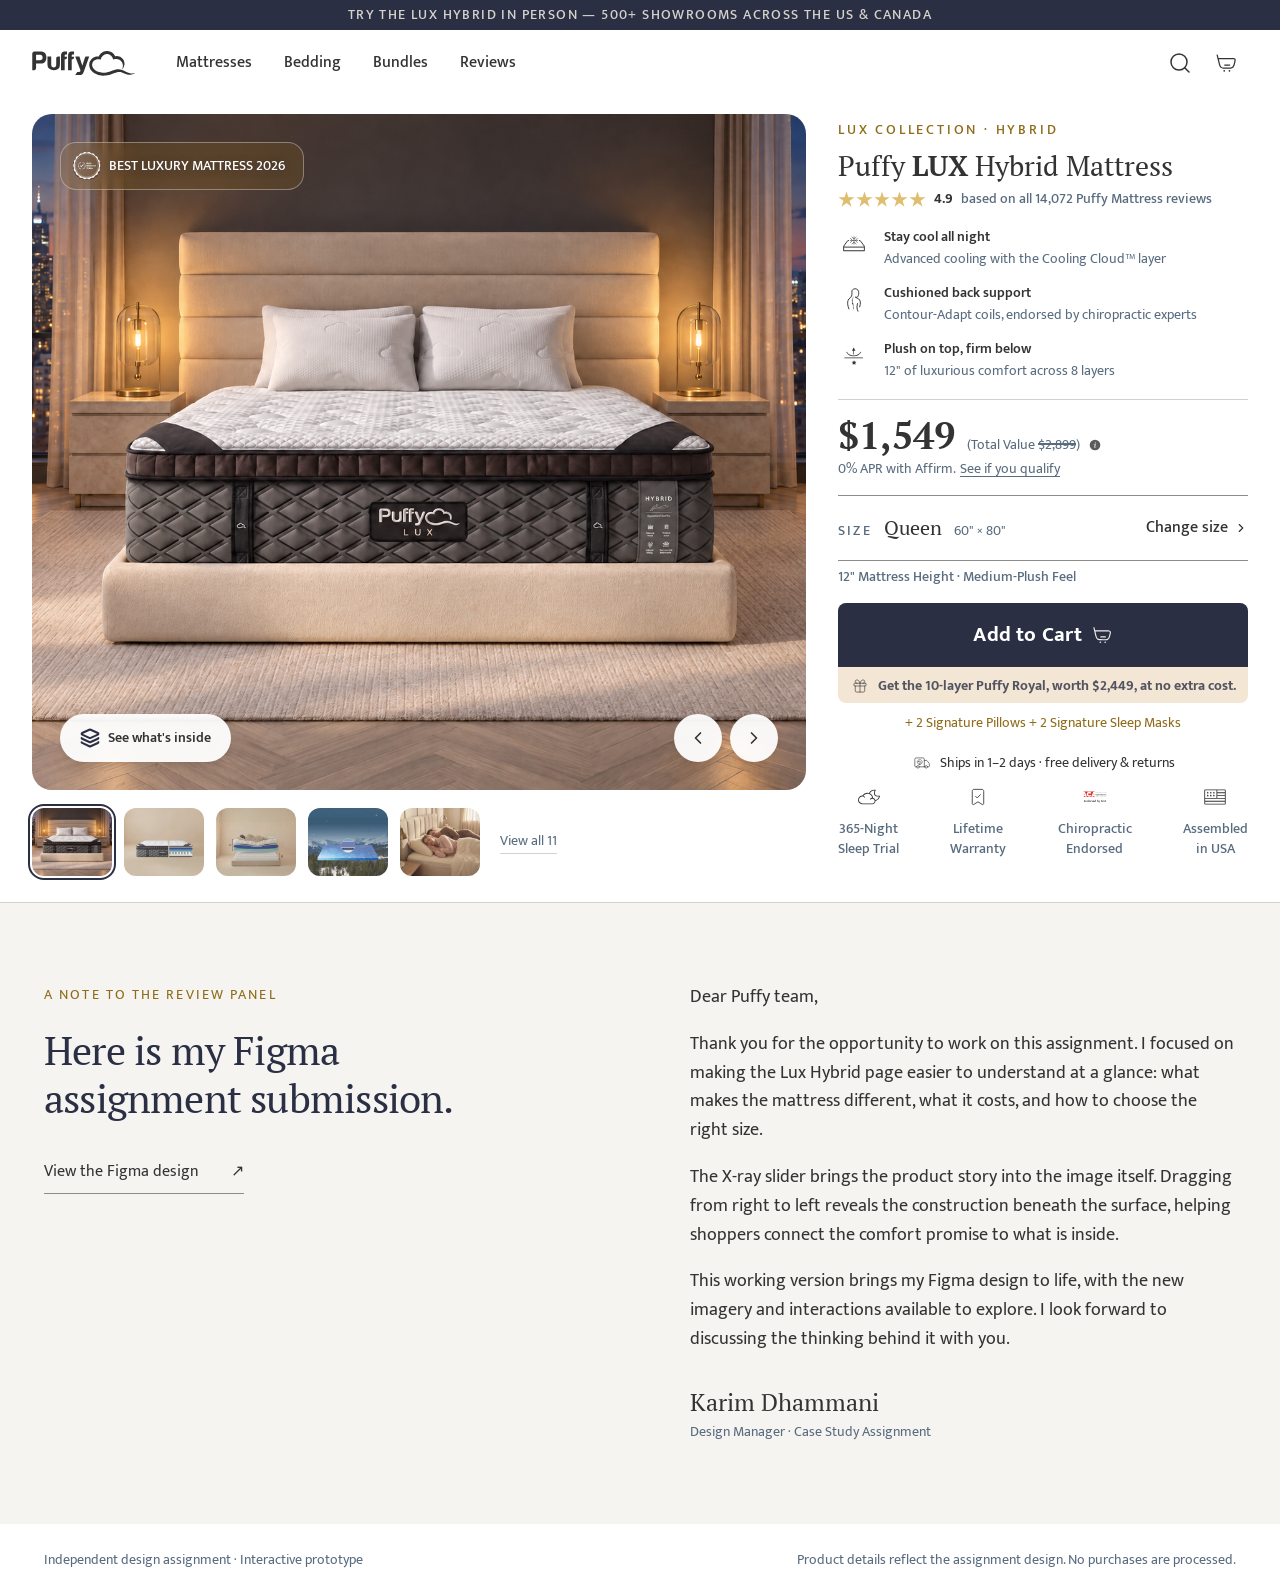
==== index.html @ 336ecced "[fix][layout] Size desktop gallery to available viewport height Remove the 480px ceiling so taller s" ====
<!DOCTYPE html>
<html lang="en">
<head>
<meta charset="utf-8">
<meta name="viewport" content="width=device-width, initial-scale=1">
<title>Puffy Lux · Figma Assignment — Karim Dhammani</title>
<meta name="description" content="Karim Dhammani’s Puffy design assignment: an interactive Lux Hybrid product page with a right-to-left X-ray reveal.">
<meta name="theme-color" content="#2b2f44">
<link rel="icon" href="system/icons/logo-ink.svg" type="image/svg+xml">

<link rel="preconnect" href="https://fonts.googleapis.com">
<link rel="preconnect" href="https://fonts.gstatic.com" crossorigin>
<link rel="stylesheet" href="https://fonts.googleapis.com/css2?family=Mukta:wght@400;500;600;700&family=PT+Serif:wght@400;700&display=swap">

<link rel="stylesheet" href="system/puffy.css">

<link rel="stylesheet" href="styles.css?v=gallery-viewport-3">
</head>

<body class="pf-fold">
<a class="pf-skip-link" href="#main">Skip to content</a>

<header class="pf-fold__header">
  <p class="pf-fold__announce pf-label-caption pf-uppercase">
    Try the Lux Hybrid in person — 500+ showrooms across the US &amp; Canada
  </p>

  <nav class="pf-fold__navbar" aria-label="Primary">
    <a class="pf-fold__logo" href="#main">
      <img src="system/icons/logo-ink.svg" alt="Puffy" width="104" height="25">
    </a>

    <ul class="pf-fold__nav">
      <li><a class="pf-fold__nav-link pf-action-link" href="https://puffy.com/collections/mattresses" target="_blank" rel="noopener">Mattresses</a></li>
      <li><a class="pf-fold__nav-link pf-action-link" href="https://puffy.com/collections/bedding" target="_blank" rel="noopener">Bedding</a></li>
      <li><a class="pf-fold__nav-link pf-action-link" href="https://puffy.com/collections/bundles" target="_blank" rel="noopener">Bundles</a></li>
      <li><a class="pf-fold__nav-link pf-action-link" href="https://puffy.com/pages/reviews" target="_blank" rel="noopener">Reviews</a></li>
    </ul>

    <div class="pf-fold__nav-actions">
      <a class="pf-fold__icon-btn" href="https://puffy.com/search" target="_blank" rel="noopener" aria-label="Search Puffy (opens in a new tab)">
        <img class="pf-icon" src="system/icons/search-ink.svg" alt="">
      </a>
      <button class="pf-fold__icon-btn" id="cart-open" type="button" aria-label="Cart, 0 items">
        <img class="pf-icon" src="system/icons/cart-ink.svg" alt="">
      </button>
    </div>
  </nav>
</header>

<main id="main" class="pf-fold__body">

  <section class="pf-fold__media-col" aria-label="Product media">

    <div class="pf-media" id="pf-media">
      <img class="pf-media__layer" id="pf-hero" src="assets/normal.png" alt="Puffy Lux mattress in a warmly lit bedroom overlooking the evening city skyline" width="1448" height="1086" fetchpriority="high" draggable="false">
      <img class="pf-media__layer pf-media__xray" id="pf-xray" src="assets/cutaway.png" alt="" width="1448" height="1086" draggable="false" aria-hidden="true">
      <div class="pf-media__reveal" id="pf-reveal" hidden>
        <div class="pf-media__divider" aria-hidden="true"><span class="pf-media__grip"><img src="system/icons/chevron-left.svg" class="pf-media__grip-left" alt=""><img src="system/icons/chevron-right.svg" class="pf-media__grip-right" alt=""></span></div>
        <input class="pf-media__range" id="pf-handle" type="range" min="0" max="100" value="50" aria-label="X-ray reveal" aria-valuetext="50% X-ray visible on the right" aria-describedby="reveal-help">
        <aside class="pf-media__legend" aria-label="Mattress construction, top to bottom">
          <span class="pf-media__legend-title pf-label-caption pf-uppercase">Inside · 8 layers · 12″</span>
          <ol class="pf-media__layers pf-body-small">
            <li>1 · Cool Quilted Cloud Cover</li>
            <li>2 · Comfort Quilt Fiber Layer · ½″</li>
            <li>3 · Plush Contouring Layer · ½″</li>
            <li>4 · Cooling Cloud™ Layer · 2″</li>
            <li>5 · Cloud Comfort Foam · 2″</li>
            <li>6 · Contour-Adapt Coils · 6″</li>
            <li>7 · Firm Core Support Foam · 1″</li>
            <li>8 · Grip Base Cover</li>
          </ol>
        </aside>
        <span class="pf-sr-only" id="reveal-help">Drag left or use the left arrow key to reveal the mattress interior.</span>
      </div>
      <p class="pf-media__award" id="pf-award"><img class="pf-icon pf-icon--28" src="system/icons/badge-best-luxury-2026.svg" alt=""><span class="pf-label-caption pf-uppercase">Best Luxury Mattress 2026</span></p>
      <button class="pf-media__pill" type="button" id="pf-reveal-btn" aria-expanded="false" aria-controls="pf-reveal"><img class="pf-icon pf-icon--20" id="pf-reveal-icon" src="system/icons/layers-ink.svg" alt=""><span class="pf-body-small pf-media__pill-label" id="pf-reveal-label">See what's inside</span></button>
      <div class="pf-media__nav"><button class="pf-media__step" type="button" id="pf-prev" aria-label="Previous image"><img src="system/icons/chevron-left.svg" alt="" class="pf-media__grip-left"></button><button class="pf-media__step" type="button" id="pf-next" aria-label="Next image"><img src="system/icons/chevron-right.svg" alt="" class="pf-media__grip-right"></button></div>
    </div>

    <div class="pf-thumbs" role="group" aria-label="Product gallery">
      <button class="pf-thumb is-current" type="button" data-slide="0" aria-current="true"
              data-src="assets/normal.png"
              data-alt="Puffy Lux mattress in a warmly lit bedroom overlooking the evening city skyline"
              aria-label="Bedroom view">
        <img src="assets/normal.png" alt="">
      </button>
      <button class="pf-thumb" type="button" data-slide="1" aria-current="false"
              data-src="assets/06.jpg"
              data-alt="The eight layers of the Lux Hybrid, shown in cross-section"
              aria-label="Layer construction">
        <img src="assets/06.jpg" alt="">
      </button>
      <button class="pf-thumb" type="button" data-slide="2" aria-current="false"
              data-src="assets/04.jpg"
              data-alt="An illustrated view of the mattress comfort layers"
              aria-label="Pressure relief">
        <img src="assets/04.jpg" alt="">
      </button>
      <button class="pf-thumb" type="button" data-slide="3" aria-current="false"
              data-src="assets/03.jpg"
              data-alt="Cooling comfort illustration with the Puffy mattress above the clouds"
              aria-label="Cooling comfort">
        <img src="assets/03.jpg" alt="">
      </button>
      <button class="pf-thumb" type="button" data-slide="4" aria-current="false"
              data-src="assets/09.jpg"
              data-alt="A person sleeping comfortably on a Puffy mattress"
              aria-label="Sleep lifestyle">
        <img src="assets/09.jpg" alt="">
      </button>
      <button class="pf-thumbs__all pf-body-small" id="gallery-open" type="button">View all 11</button>
    </div>
  </section>

  <section class="pf-rail" aria-label="Buy the Puffy Lux Hybrid Mattress">

    <p class="pf-label-caption pf-uppercase pf-rail__eyebrow">Lux Collection · Hybrid</p>

    <h1 class="pf-heading-product-wide pf-rail__title">Puffy <b>LUX</b> Hybrid Mattress</h1>

    <p class="pf-rating pf-rail__rating" id="reviews">
      <span class="pf-rating__stars" aria-hidden="true">
        <img src="system/icons/star.svg" alt=""><img src="system/icons/star.svg" alt=""><img src="system/icons/star.svg" alt=""><img src="system/icons/star.svg" alt=""><img src="system/icons/star.svg" alt="">
      </span>
      <b class="pf-body-small pf-rail__score">4.9</b>
      
      <a class="pf-label-caption pf-rail__reviews" href="#reviews">based on all 14,072 Puffy Mattress reviews</a>
    </p>

    <ul class="pf-rail__claims">
      <li class="pf-rail__claim">
        <img class="pf-icon pf-icon--32" src="system/icons/cooling-cloud.svg" alt="">
        <span>
          <b class="pf-body-small">Stay cool all night</b>
          <span class="pf-body-small pf-pretty">Advanced cooling with the Cooling Cloud&trade; layer</span>
        </span>
      </li>
      <li class="pf-rail__claim">
        <img class="pf-icon pf-icon--32" src="system/icons/back-support.svg" alt="">
        <span>
          <b class="pf-body-small">Cushioned back support</b>
          <span class="pf-body-small pf-pretty">Contour-Adapt coils, endorsed by chiropractic experts</span>
        </span>
      </li>
      <li class="pf-rail__claim">
        <img class="pf-icon pf-icon--32" src="system/icons/medium-plush-ink.svg" alt="">
        <span>
          <b class="pf-body-small">Plush on top, firm below</b>
          <span class="pf-body-small pf-pretty">12" of luxurious comfort across 8 layers</span>
        </span>
      </li>
    </ul>

    <hr class="pf-rail__rule">

    <p class="pf-rail__price">
      <span class="pf-price-large" id="pf-price">$1,549</span>
      <span class="pf-rail__value">
        <span class="pf-body-small">(Total Value <s id="pf-value">$2,899</s>)</span>
        <img src="system/icons/info-dark.svg" class="pf-icon pf-icon--16"
             alt="Total value is the price of this mattress plus the included upgrade and bedding bundle">
      </span>
    </p>

    <p class="pf-body-small pf-rail__affirm">
      0% APR with Affirm.
      <a class="pf-rail__affirm-link" href="https://puffy.com/pages/financing" target="_blank" rel="noopener">See if you qualify</a>
    </p>

    <button class="pf-rail__size" type="button" id="pf-size-open" aria-haspopup="dialog">
      <span class="pf-rail__size-current">
        <span class="pf-label-caption pf-uppercase pf-rail__size-key">Size</span>
        <span class="pf-heading-product-desktop pf-rail__size-name" id="pf-size-name">Queen</span>
        <span class="pf-body-small pf-rail__size-dims" id="pf-size-dims">60" × 80"</span>
      </span>
      <span class="pf-action-link pf-rail__size-change">
        Change size
        <img src="system/icons/chevron-right.svg" alt="" class="pf-media__grip-right">
      </span>
    </button>
    <p class="pf-label-caption pf-rail__fit" id="pf-fit">12&quot; Mattress Height · Medium-Plush Feel</p>

    <div class="pf-rail__cta">
      <button class="pf-btn pf-btn--primary pf-btn--lg pf-rail__cta-btn" type="button" id="pf-add">
        <span class="pf-rail__cta-label" id="pf-cta-label">Add to Cart</span>
        <img src="system/icons/cart.svg" alt="" class="pf-rail__cta-icon">
      </button>
      <button class="pf-rail__offer" type="button" id="pf-offer">
        <img src="system/icons/gift-ink.svg" alt="" class="pf-rail__offer-icon">
        <span class="pf-label-caption">
          <b>Get the 10-layer Puffy Royal, worth $2,449, at no extra cost.</b>
        </span>
      </button>
    </div>

    <p class="pf-body-small pf-rail__included">
      + 2 Signature Pillows + 2 Signature Sleep Masks
    </p>

    <p class="pf-rail__ship">
      <img class="pf-icon pf-icon--20" src="system/icons/delivery.svg" alt="">
      <span class="pf-body-small" id="pf-ship">Ships in 1–2 days · free delivery &amp; returns</span>
    </p>

    <ul class="pf-rail__trust">
      <li class="pf-benefit pf-rail__trust-item">
        <img class="pf-icon pf-icon--28" src="system/icons/sleep-trial.svg" alt="">
        <span class="pf-label-caption">365-Night<br>Sleep Trial</span>
      </li>
      <li class="pf-benefit pf-rail__trust-item">
        <img class="pf-icon pf-icon--28" src="system/icons/warranty.svg" alt="">
        <span class="pf-label-caption">Lifetime<br>Warranty</span>
      </li>
      <li class="pf-benefit pf-rail__trust-item">
        <img class="pf-icon pf-icon--28" src="system/icons/badge-chiropractic.svg" alt="">
        <span class="pf-label-caption">Chiropractic<br>Endorsed</span>
      </li>
      <li class="pf-benefit pf-rail__trust-item">
        <img class="pf-icon pf-icon--28" src="system/icons/usa-flag-ink.svg" alt="">
        <span class="pf-label-caption">Assembled<br>in USA</span>
      </li>
    </ul>
  </section>
</main>

<section class="submission" id="submission" aria-labelledby="submission-title">
  <div class="submission__heading"><p class="submission__eyebrow">A note to the review panel</p><h2 id="submission-title">Here is my Figma<br>assignment submission.</h2><a class="submission__figma" href="https://www.figma.com/design/4kqIz7r1wRHhiGfsFMSv4z?node-id=72-2457" target="_blank" rel="noopener">View the Figma design <span aria-hidden="true">↗</span></a></div>
  <div class="submission__letter"><p>Dear Puffy team,</p><p>Thank you for the opportunity to work on this assignment. I focused on making the Lux Hybrid page easier to understand at a glance: what makes the mattress different, what it costs, and how to choose the right size.</p><p>The X-ray slider brings the product story into the image itself. Dragging from right to left reveals the construction beneath the surface, helping shoppers connect the comfort promise to what is inside.</p><p>This working version brings my Figma design to life, with the new imagery and interactions available to explore. I look forward to discussing the thinking behind it with you.</p><p class="submission__signature">Karim Dhammani<span>Design Manager · Case Study Assignment</span></p></div>
</section>
<footer class="submission-footer"><span>Independent design assignment · Interactive prototype</span><span>Product details reflect the assignment design. No purchases are processed.</span></footer>

<dialog class="pf-sizes" id="pf-sizes" aria-labelledby="pf-sizes-title">
<div class="pf-sizes__head"><div class="pf-sizes__intro"><h2 class="pf-heading-product-wide" id="pf-sizes-title">Choose your size</h2><p class="pf-body-small">Compare mattress widths and lengths below. Not sure which size fits? <button type="button" class="inline-link" id="size-guide-open">View the size guide.</button></p></div><button class="pf-fold__icon-btn" type="button" id="pf-sizes-close" aria-label="Close size selector"><img class="pf-icon" src="system/icons/close.svg" alt=""></button></div>
<div class="pf-sizes__grid" role="radiogroup" aria-label="Mattress size" id="pf-sizes-grid">
<button class="pf-size-card" type="button" role="radio" aria-checked="false" tabindex="-1" data-size="twin" data-price="749" data-label="Twin" data-width="38" data-length="75" style="--w:38;--l:75"><span class="pf-size-card__scale"><span class="pf-size-card__box "><span>38×75</span></span><span class="size-radio" aria-hidden="true"></span></span><span class="pf-size-card__row"><span class="pf-size-card__name pf-heading-product-desktop">Twin</span><span class="pf-price-small">$749</span></span><span class="pf-body-small pf-size-card__dims">38&quot; × 75&quot; · one piece</span><span class="pf-body-small">Ships in 1–2 days</span></button>
<button class="pf-size-card" type="button" role="radio" aria-checked="false" tabindex="-1" data-size="twin-xl" data-price="1099" data-label="Twin XL" data-width="38" data-length="80" style="--w:38;--l:80"><span class="pf-size-card__scale"><span class="pf-size-card__box "><span>38×80</span></span><span class="size-radio" aria-hidden="true"></span></span><span class="pf-size-card__row"><span class="pf-size-card__name pf-heading-product-desktop">Twin XL</span><span class="pf-price-small">$1,099</span></span><span class="pf-body-small pf-size-card__dims">38&quot; × 80&quot; · one piece</span><span class="pf-body-small">Ships in 1–2 days</span></button>
<button class="pf-size-card" type="button" role="radio" aria-checked="false" tabindex="-1" data-size="full" data-price="1349" data-label="Full" data-width="54" data-length="75" style="--w:54;--l:75"><span class="pf-size-card__scale"><span class="pf-size-card__box "><span>54×75</span></span><span class="size-radio" aria-hidden="true"></span></span><span class="pf-size-card__row"><span class="pf-size-card__name pf-heading-product-desktop">Full</span><span class="pf-price-small">$1,349</span></span><span class="pf-body-small pf-size-card__dims">54&quot; × 75&quot; · one piece</span><span class="pf-body-small">Ships in 1–2 days</span></button>
<button class="pf-size-card" type="button" role="radio" aria-checked="true" tabindex="0" data-size="queen" data-price="1549" data-label="Queen" data-width="60" data-length="80" style="--w:60;--l:80"><span class="pf-size-card__scale"><span class="pf-size-card__box "><span>60×80</span></span><span class="size-radio" aria-hidden="true"></span></span><span class="pf-size-card__row"><span class="pf-size-card__name pf-heading-product-desktop">Queen</span><span class="pf-price-small">$1,549</span></span><span class="pf-body-small pf-size-card__dims">60&quot; × 80&quot; · one piece</span><span class="pf-body-small">Ships in 1–2 days</span></button>
<button class="pf-size-card" type="button" role="radio" aria-checked="false" tabindex="-1" data-size="king" data-price="1749" data-label="King" data-width="76" data-length="80" style="--w:76;--l:80"><span class="pf-size-card__scale"><span class="pf-size-card__box "><span>76×80</span></span><span class="size-radio" aria-hidden="true"></span></span><span class="pf-size-card__row"><span class="pf-size-card__name pf-heading-product-desktop">King</span><span class="pf-price-small">$1,749</span></span><span class="pf-body-small pf-size-card__dims">76&quot; × 80&quot; · one piece</span><span class="pf-body-small">Ships in 1–2 days</span></button>
<button class="pf-size-card" type="button" role="radio" aria-checked="false" tabindex="-1" data-size="cal-king" data-price="1749" data-label="Cal King" data-width="72" data-length="84" style="--w:72;--l:84"><span class="pf-size-card__scale"><span class="pf-size-card__box "><span>72×84</span></span><span class="size-radio" aria-hidden="true"></span></span><span class="pf-size-card__row"><span class="pf-size-card__name pf-heading-product-desktop">Cal King</span><span class="pf-price-small">$1,749</span></span><span class="pf-body-small pf-size-card__dims">72&quot; × 84&quot; · one piece</span><span class="pf-body-small">Ships in 1–2 days</span></button>
<button class="pf-size-card" type="button" role="radio" aria-checked="false" tabindex="-1" data-size="split-king" data-price="2198" data-label="Split King" data-width="76" data-length="80" style="--w:76;--l:80"><span class="pf-size-card__scale"><span class="pf-size-card__box pf-size-card__box--split"><span>76×80</span></span><span class="size-radio" aria-hidden="true"></span></span><span class="pf-size-card__row"><span class="pf-size-card__name pf-heading-product-desktop">Split King</span><span class="pf-price-small">$2,198</span></span><span class="pf-body-small pf-size-card__dims">76&quot; × 80&quot; · two Twin XL mattresses</span><span class="pf-body-small">Ships in 1–2 days</span></button>
<button class="pf-size-card" type="button" role="radio" aria-checked="false" tabindex="-1" data-size="shq" data-price="1949" data-label="Split Head Queen" data-width="60" data-length="80" style="--w:60;--l:80"><span class="pf-size-card__scale"><span class="pf-size-card__box "><span>60×80</span></span><span class="size-radio" aria-hidden="true"></span></span><span class="pf-size-card__row"><span class="pf-size-card__name pf-heading-product-desktop">Split Head Queen</span><span class="pf-price-small">$1,949</span></span><span class="pf-body-small pf-size-card__dims">60&quot; × 80&quot; · split head</span><span class="pf-body-small">Ships in 1–2 days</span></button>
<button class="pf-size-card" type="button" role="radio" aria-checked="false" tabindex="-1" data-size="shk" data-price="2249" data-label="Split Head King" data-width="76" data-length="80" style="--w:76;--l:80"><span class="pf-size-card__scale"><span class="pf-size-card__box "><span>76×80</span></span><span class="size-radio" aria-hidden="true"></span></span><span class="pf-size-card__row"><span class="pf-size-card__name pf-heading-product-desktop">Split Head King</span><span class="pf-price-small">$2,249</span></span><span class="pf-body-small pf-size-card__dims">76&quot; × 80&quot; · split head</span><span class="pf-body-small">Ships in 1–2 days</span></button>
</div><div class="pf-sizes__foot"><p class="pf-sizes__foot-note"><img class="pf-icon pf-icon--20" src="system/icons/gift-ink.svg" alt=""><span class="pf-body-small"><b>Free upgrade to the 10-layer Puffy Royal—worth $2,449, at no extra cost.</b><br>2 Signature Pillows + 2 Signature Sleep Masks with your mattress.</span></p><div class="size-selection"><span class="pf-body-small">Current selection:</span><b id="dialog-selection" class="pf-heading-product-desktop">Queen</b></div><button class="pf-btn pf-btn--primary pf-btn--md" id="dialog-add" type="button">Add to cart</button><button class="pf-btn pf-btn--quiet pf-btn--md" id="pf-sizes-confirm" type="button">Done</button></div></dialog>

<dialog class="utility-dialog" id="cart-dialog" aria-labelledby="cart-title"><div class="dialog-heading"><h2 id="cart-title" class="pf-heading-product-wide">Your cart</h2><button class="pf-fold__icon-btn" type="button" data-close aria-label="Close cart"><img class="pf-icon" src="system/icons/close.svg" alt=""></button></div><div id="cart-content"></div><p class="prototype-note">This is an assignment prototype. No order or payment is processed.</p><button class="pf-btn pf-btn--primary pf-btn--md" type="button" data-close>Continue exploring</button></dialog>
<dialog class="utility-dialog gallery-dialog" id="gallery-dialog" aria-labelledby="gallery-title"><div class="dialog-heading"><h2 id="gallery-title" class="pf-heading-product-wide">Explore the Lux Hybrid</h2><button class="pf-fold__icon-btn" type="button" data-close aria-label="Close gallery"><img class="pf-icon" src="system/icons/close.svg" alt=""></button></div><div class="full-gallery" id="full-gallery"></div></dialog>
<dialog class="utility-dialog" id="size-guide" aria-labelledby="guide-title"><div class="dialog-heading"><h2 id="guide-title" class="pf-heading-product-wide">Make room for better sleep</h2><button class="pf-fold__icon-btn" type="button" data-close aria-label="Close size guide"><img class="pf-icon" src="system/icons/close.svg" alt=""></button></div><p>Measure your bed frame and room before choosing a mattress. Allow 24–30 inches of walking space on the sides you use.</p><ul class="guide-list"><li><b>Twin &amp; Twin XL</b><span>38 inches wide. Twin XL adds 5 inches in length.</span></li><li><b>Full &amp; Queen</b><span>54 and 60 inches wide. Queen is 5 inches longer than Full.</span></li><li><b>King &amp; Cal King</b><span>King offers more width; Cal King offers 4 inches of extra length.</span></li><li><b>Split King</b><span>Two Twin XL mattresses side by side, each 38 × 80 inches.</span></li><li><b>Split Head</b><span>A split at the head end. Check compatibility with your adjustable base.</span></li></ul></dialog>

<p class="pf-sr-only" role="status" aria-live="polite" id="pf-live"></p>

<script src="app.js"></script>
<script>
if(new URLSearchParams(location.search).get('view')==='dialog') document.getElementById('pf-size-open').click();
if(new URLSearchParams(location.search).get('view')==='reveal') document.getElementById('pf-reveal-btn').click();
</script></body>
</html>
---- system/puffy.css ----
/* ==========================================================================
   PUFFY · FOUNDATIONS
   Single entry point. One link tag gets you the whole system:

     <link rel="stylesheet" href="../system/puffy.css">

   Order matters — tokens define the values everything else consumes,
   base sets the document floor, components build on both, utilities
   land last so they can win a specificity tie.

   Fonts are loaded by the page, not by the system, so a page can choose
   its own loading strategy. Both families are on Google Fonts:
     Mukta    — 400, 500, 600, 700
     PT Serif — 400, 700
   ========================================================================== */

@import url("01-tokens.css");
@import url("02-base.css");
@import url("03-components.css");
@import url("04-utilities.css");
---- styles.css ----
/* ==========================================================================
   PUFFY · LUX HYBRID PDP — ABOVE THE FOLD (desktop 1440 × 900)

   Patterns this page introduces and proves before they earn a place in
   system/03-components.css:

     .pf-media       the hero frame, its floating controls and the in-place
                     x-ray reveal
     .pf-thumbs      the gallery strip
     .pf-rail        the buy rail
     .pf-sizes       the size dialog, and .pf-size-card inside it

   Rules kept from the system:
     · No raw hex. Translucent scrims are mixed from tier-2 tokens with
       color-mix(), so a rebrand moves them too.
     · Interactive boundaries use --border-sub-strong (3.35:1), never
       --border-soft (1.51:1), which is for dividers only.
     · Every control has resting, hover, focus-visible, selected and
       disabled states. The focus ring comes from 02-base.css.
   ========================================================================== */

.pf-fold {
  /* --- The fold's own geometry ---------------------------------------- */
  --pf-fold-announce-h: 30px;   /* the live promo banner is 58px */
  --pf-fold-navbar-h: 66px;
  --pf-fold-header-h: calc(var(--pf-fold-announce-h) + var(--pf-fold-navbar-h));
  --pf-fold-body-h: 804px;      /* 900 − 96. Everything lives inside it. */
  --pf-fold-gutter: 44px;
  --pf-fold-column-gap: 56px;

  /* 452px, not the system's 450px at this breakpoint: two more pixels keep
     "Get free upgrade to the 10-layer Royal — worth $2,449" on one line. */
  --pf-fold-rail-w: 452px;

  --pf-fold-media-h: 640px;
  --pf-fold-control: 48px;      /* floating media controls, > --target-min */
  --pf-fold-thumb-w: 100px;
  --pf-fold-thumb-h: 84px;
  --pf-fold-price-size: 38px;   /* the price is the rail's second voice */

  /* --- Scrims. Page-local: they belong to the photograph, not the brand - */
  --pf-fold-glass: color-mix(in srgb, var(--white) 94%, transparent);
  --pf-fold-glass-edge: color-mix(in srgb, var(--white) 34%, transparent);
  --pf-fold-divider: color-mix(in srgb, var(--white) 92%, transparent);
  --pf-fold-divider-ring: color-mix(in srgb, var(--fill-cta) 18%, transparent);
  --pf-fold-ink-scrim: color-mix(in srgb, var(--fill-cta) 86%, transparent);
  --pf-fold-veil: color-mix(in srgb, var(--fill-cta) 44%, transparent);
  --pf-fold-offer-tint: color-mix(in srgb, var(--white) 10%, transparent);
  --pf-fold-offer-tint-hover: color-mix(in srgb, var(--white) 18%, transparent);
  --pf-fold-offer-rule: color-mix(in srgb, var(--white) 16%, transparent);

  background: var(--bg-base-white);
  color: var(--text-strong);
}

/* ==========================================================================
   HEADER
   ========================================================================== */

.pf-fold__announce {
  display: flex;
  align-items: center;
  justify-content: center;
  height: var(--pf-fold-announce-h);
  background: var(--fill-cta);
  color: var(--text-sub-soft);
  letter-spacing: 0.1em;
  text-align: center;
}

.pf-fold__navbar {
  display: flex;
  align-items: center;
  gap: var(--puffy-space-40);
  height: var(--pf-fold-navbar-h);
  padding-inline: var(--pf-fold-gutter);
  background: var(--bg-base-white);
}

.pf-fold__logo { display: inline-flex; }
.pf-fold__logo img { display: block; width: 104px; height: 25px; }

.pf-fold__nav {
  display: flex;
  align-items: center;
  gap: var(--puffy-space-32);
  flex: 1;
  list-style: none;
  margin: 0;
  padding: 0;
}

.pf-fold__nav-link {
  display: inline-flex;
  align-items: center;
  height: var(--target-min);
  color: var(--text-strong);
  text-decoration: none;
}
.pf-fold__nav-link:hover {
  color: var(--highlight-strong);
  text-decoration: underline;
  text-underline-offset: 4px;
}

.pf-fold__nav-actions { display: flex; align-items: center; gap: var(--puffy-space-2); }

.pf-fold__icon-btn {
  display: flex;
  align-items: center;
  justify-content: center;
  width: var(--target-min);
  height: var(--target-min);
  border-radius: var(--puffy-radius-full);
  background: transparent;
  cursor: pointer;
  transition: background-color var(--duration-control) var(--ease-standard);
}
.pf-fold__icon-btn:hover { background: var(--bg-soft); }

/* ==========================================================================
   THE FOLD
   ========================================================================== */

.pf-fold__body {
  display: grid;
  grid-template-columns: minmax(0, 1fr) var(--pf-fold-rail-w);
  gap: var(--pf-fold-column-gap);
  height: var(--pf-fold-body-h);
  padding: 18px var(--pf-fold-gutter) 0;
}

.pf-fold__media-col {
  display: flex;
  flex-direction: column;
  gap: 18px;
  min-width: 0;
}

/* ==========================================================================
   MEDIA — the hero frame and its floating controls
   ========================================================================== */

.pf-media {
  --pos: 52%;
  position: relative;
  height: var(--pf-fold-media-h);
  border-radius: var(--pf-media-radius);
  overflow: hidden;
  background: var(--bg-soft);
  touch-action: none;
}

.pf-media__layer {
  position: absolute;
  inset: 0;
  width: 100%;
  height: 100%;
  object-fit: cover;
  object-position: 50% 52%;
}

/* The dressed photograph is clipped back to expose the cutaway beneath it. */
.pf-media.is-revealing { cursor: ew-resize; }
.pf-media.is-revealing .pf-media__hero { clip-path: inset(0 calc(100% - var(--pos)) 0 0); }

.pf-media__reveal { position: absolute; inset: 0; }

.pf-media__divider {
  position: absolute;
  top: 0;
  bottom: 0;
  left: var(--pos);
  width: 2px;
  background: var(--pf-fold-divider);
  box-shadow: 0 0 0 1px var(--pf-fold-divider-ring);
  cursor: ew-resize;
}

.pf-media__grip {
  position: absolute;
  top: 50%;
  left: 50%;
  transform: translate(-50%, -50%);
  display: flex;
  align-items: center;
  justify-content: center;
  gap: var(--puffy-space-2);
  width: 52px;
  height: 52px;
  border-radius: var(--puffy-radius-full);
  background: var(--fill-white);
  box-shadow: var(--elevation-raised);
}
.pf-media__grip img { width: 16px; height: 16px; }

.pf-media__grip-left, .pf-media__grip-right { display: block; transform: none; }


/* Shared award glass treatment, with a dark backing for readable layer text. */
.pf-media__legend {
  position: absolute;
  right: var(--puffy-space-24);
  top: 28px;
  display: flex;
  flex-direction: column;
  align-items: flex-start;
  gap: var(--puffy-space-8);
  padding: var(--puffy-space-12);
  border: 1px solid var(--pf-fold-glass-edge);
  border-radius: var(--puffy-radius-16);
  background: linear-gradient(var(--fill-amber-glass), var(--fill-amber-glass)), var(--pf-fold-ink-scrim);
  backdrop-filter: blur(14px) saturate(1.1);
  -webkit-backdrop-filter: blur(14px) saturate(1.1);
  color: var(--white);
  pointer-events: none;
}
.pf-media__legend-title { color: var(--white); letter-spacing: 0.16em; }
.pf-media__layers {
  display: flex;
  flex-direction: column;
  align-items: flex-start;
  gap: var(--puffy-space-4);
  list-style: none;
  margin: 0;
  padding: 0;
}
.pf-media__layers li { margin: 0; padding: 0; }

.pf-media__award {
  position: absolute;
  left: 28px;
  top: 28px;
  display: inline-flex;
  align-items: center;
  gap: var(--puffy-space-8);
  height: var(--pf-fold-control);
  padding: 0 18px 0 var(--puffy-space-12);
  margin: 0;
  border: 1px solid var(--pf-fold-glass-edge);
  border-radius: var(--puffy-radius-16);
  background: var(--fill-amber-glass);
  backdrop-filter: blur(14px) saturate(1.1);
  -webkit-backdrop-filter: blur(14px) saturate(1.1);
  color: var(--white);
  letter-spacing: 0.1em;
  text-shadow: 0 1px 8px var(--pf-fold-veil);
}

.pf-media__pill,
.pf-media__step {
  position: absolute;
  bottom: 28px;
  display: inline-flex;
  align-items: center;
  justify-content: center;
  gap: var(--puffy-space-8);
  height: var(--pf-fold-control);
  border-radius: var(--puffy-radius-full);
  background: var(--pf-fold-glass);
  box-shadow: var(--elevation-raised);
  color: var(--text-strong);
  cursor: pointer;
  transition: background-color var(--duration-control) var(--ease-standard);
}
.pf-media__pill:hover,
.pf-media__step:hover { background: var(--fill-white); }

.pf-media__pill { left: 28px; padding-inline: var(--puffy-space-20); }
.pf-media__pill-label { font-weight: var(--puffy-weight-semibold); }

.pf-media__nav {
  position: absolute;
  right: 28px;
  bottom: 28px;
  display: flex;
  align-items: center;
  gap: var(--puffy-space-8);
}
.pf-media__step { position: static; width: var(--pf-fold-control); }
.pf-media__step img { width: 20px; height: 20px; }

/* ==========================================================================
   THUMBS
   ========================================================================== */

.pf-thumbs { display: flex; align-items: center; gap: 14px; }

.pf-thumb {
  width: var(--pf-fold-thumb-w);
  height: var(--pf-fold-thumb-h);
  padding: 0;
  border-radius: var(--puffy-radius-12);
  overflow: hidden;
  outline-offset: 2px;
  opacity: 0.88;
  cursor: pointer;
  transition: opacity var(--duration-control) var(--ease-standard);
}
.pf-thumb img { width: 100%; height: 100%; object-fit: cover; }
.pf-thumb:hover { opacity: 1; }
.pf-thumb.is-current { opacity: 1; outline: 2px solid var(--border-strong); }

.pf-thumbs__all {
  margin-left: var(--puffy-space-8);
  padding-bottom: var(--puffy-space-2);
  border-bottom: 1px solid var(--border-soft);
  color: var(--text-soft);
  text-decoration: none;
}
.pf-thumbs__all:hover { color: var(--text-strong); }

/* ==========================================================================
   RAIL — the buy column
   ========================================================================== */

.pf-rail {
  display: flex;
  flex-direction: column;
  min-width: 0;
  padding-top: var(--puffy-space-6);
}

.pf-rail__eyebrow {
  margin: 0 0 10px;
  color: var(--highlight-strong);
  letter-spacing: 0.2em;
}

.pf-rail__title {
  margin: 0 0 var(--puffy-space-8);
  line-height: 1.12;
  color: var(--text-strong);
}

.pf-rail__rating { margin: 0 0 18px; gap: var(--puffy-space-8); }
.pf-rail__rating .pf-rating__stars { gap: 1px; }
.pf-rail__score { color: var(--text-strong); font-weight: var(--puffy-weight-bold); }
.pf-rail__reviews { color: var(--text-soft); }

.pf-rail__claims {
  display: flex;
  flex-direction: column;
  gap: 14px;
  margin: 0 0 18px;
  padding: 0;
  list-style: none;
}
.pf-rail__claim { display: flex; gap: 14px; align-items: flex-start; }
.pf-rail__claim img { margin-top: 1px; }
.pf-rail__claim > span {
  display: flex;
  flex-direction: column;
  gap: var(--puffy-space-2);
  min-width: 0;
}
.pf-rail__claim b { color: var(--text-strong); font-weight: var(--puffy-weight-semibold); }
.pf-rail__claim span span { color: var(--text-soft); }

.pf-rail__rule {
  width: 100%;
  height: 1px;
  margin: 0 0 var(--puffy-space-16);
  border: 0;
  background: var(--border-soft);
}

.pf-rail__price {
  display: flex;
  align-items: baseline;
  gap: var(--puffy-space-12);
  margin: 0 0 var(--puffy-space-4);
}
.pf-rail__price .pf-price-large {
  font-size: var(--pf-fold-price-size);
  line-height: 1;
  color: var(--text-price);
}
.pf-rail__value { display: inline-flex; align-items: center; gap: 7px; color: var(--text-soft); }
.pf-rail__value s { text-decoration-thickness: 1.5px; }
.pf-rail__value img { opacity: 0.8; }

.pf-rail__affirm { margin: 0 0 var(--puffy-space-16); color: var(--text-soft); }
.pf-rail__affirm b { color: var(--text-strong); }
.pf-rail__affirm-link {
  margin-left: var(--puffy-space-8);
  color: var(--text-soft);
  text-decoration: underline;
  text-underline-offset: 3px;
}
.pf-rail__affirm-link:hover { color: var(--text-strong); }

/* --- Size summary — opens the dialog ---------------------------------- */

.pf-rail__size {
  display: flex;
  align-items: center;
  justify-content: space-between;
  gap: var(--puffy-space-16);
  padding: 14px 0;
  /* The artboard drew these rules with --border-soft (1.51:1). This is a
     control, so 1.4.11 wants 3:1 on its boundary — the exact defect the
     audit measured on the live size buttons. Stepped to --border-sub-strong. */
  border-top: 1px solid var(--border-sub-strong);
  border-bottom: 1px solid var(--border-sub-strong);
  background: transparent;
  text-align: left;
  cursor: pointer;
  transition: background-color var(--duration-control) var(--ease-standard);
}
.pf-rail__size:hover { background: var(--bg-sub-soft); }
.pf-rail__size-current {
  display: flex;
  align-items: baseline;
  gap: var(--puffy-space-12);
  min-width: 0;
}
.pf-rail__size-key { color: var(--text-soft); letter-spacing: 0.16em; }
.pf-rail__size-name { font-size: var(--puffy-size-20); color: var(--text-strong); }
.pf-rail__size-dims { color: var(--text-soft); }
.pf-rail__size-change {
  display: inline-flex;
  align-items: center;
  gap: var(--puffy-space-6);
  color: var(--text-strong);
  white-space: nowrap;
}
.pf-rail__size-change img { width: 14px; height: 14px; }

.pf-rail__fit { margin: var(--puffy-space-6) 0 var(--puffy-space-16); color: var(--text-soft); }

/* --- The purchase action, and the one offer attached to it ------------- */

.pf-rail__cta {
  border-radius: var(--pf-btn-radius);
  overflow: hidden;
  background: var(--fill-offer);
}

.pf-rail__cta-btn {
  border-radius: 0;
  /* --duration-action, not --duration-control: this is the purchase moment. */
  transition: background-color var(--duration-action) var(--ease-standard);
}
.pf-rail__cta-label {
  font-size: 21px;
  font-weight: var(--puffy-weight-bold);
  letter-spacing: 0.01em;
}
.pf-rail__cta-icon { width: 22px; height: 22px; }

.pf-rail__offer {
  display: flex;
  width: 100%;
  align-items: center;
  justify-content: center;
  gap: var(--puffy-space-8);
  padding: 7px var(--puffy-space-12);
  border-top: 1px solid var(--pf-fold-offer-rule);
  background: var(--pf-fold-offer-tint);
  color: var(--text-sub-strong);
  cursor: pointer;
  transition: background-color var(--duration-control) var(--ease-standard);
}
.pf-rail__offer:hover { background: var(--pf-fold-offer-tint-hover); }
.pf-rail__offer-icon { width: 20px; height: 20px; flex-shrink: 0; }
.pf-rail__offer-worth { color: var(--highlight-strong); font-weight: var(--puffy-weight-semibold); }

/* --- Reassurance, adjacent to the CTA rather than in a distant row ----- */

.pf-rail__ship {
  display: flex;
  align-items: center;
  justify-content: center;
  gap: var(--puffy-space-8);
  margin: var(--puffy-space-12) 0 0;
  color: var(--text-strong);
}

.pf-rail__included {
  margin: 10px 0;
  color: var(--highlight-strong);
  text-align: center;
}

.pf-rail__trust {
  display: flex;
  justify-content: space-between;
  gap: var(--puffy-space-8);
  margin: 0;
  padding: 10px 0;
  list-style: none;
}
.pf-rail__trust-item {
  flex-direction: column;
  align-items: center;
  gap: var(--puffy-space-8);
  text-align: center;
  color: var(--text-soft);
}

/* ==========================================================================
   SIZE DIALOG
   ========================================================================== */

.pf-sizes {
  width: 1000px;
  max-width: calc(100vw - var(--puffy-space-32));
  max-height: 824px;
  padding: var(--puffy-space-24) 30px var(--puffy-space-20);
  border: 0;
  border-radius: var(--puffy-radius-16);
  background: var(--bg-base-white);
  box-shadow: var(--elevation-raised);
  color: var(--text-strong);
  overflow: hidden;
}
.pf-sizes[open] { display: flex; flex-direction: column; gap: var(--puffy-space-16); }
.pf-sizes::backdrop { background: var(--pf-fold-veil); }

.pf-sizes__head {
  display: flex;
  align-items: flex-start;
  justify-content: space-between;
  gap: var(--puffy-space-24);
}
.pf-sizes__intro { display: flex; flex-direction: column; gap: var(--puffy-space-4); max-width: 660px; }
.pf-sizes__intro h2 { margin: 0; }
.pf-sizes__step { margin: 0; color: var(--highlight-strong); letter-spacing: 0.2em; }
.pf-sizes__note { margin: 0; color: var(--text-soft); }

.pf-sizes__grid {
  display: grid;
  grid-template-columns: repeat(3, minmax(0, 1fr));
  gap: 10px;
  overflow-y: auto;
}

/* --- One size, drawn to scale ----------------------------------------- */

.pf-size-card {
  display: flex;
  flex-direction: column;
  align-items: flex-start;
  gap: var(--puffy-space-2);
  padding: var(--puffy-space-12) var(--puffy-space-12) 11px;
  border: 1px solid var(--border-soft);
  border-radius: var(--puffy-radius-12);
  background: var(--bg-base-white);
  text-align: left;
  cursor: pointer;
  transition: border-color var(--duration-control) var(--ease-standard),
              background-color var(--duration-control) var(--ease-standard);
}
.pf-size-card:hover { border-color: var(--border-sub-strong); background: var(--bg-sub-soft); }

.pf-size-card[aria-checked="true"] {
  border-color: var(--border-strong);
  box-shadow: inset 0 0 0 1px var(--border-strong);
  background: var(--bg-base-white);
}
.pf-size-card[aria-checked="true"] .pf-size-card__name { font-weight: var(--puffy-weight-bold); }
.pf-size-card[aria-checked="true"] .pf-size-card__box {
  background: var(--fill-offer);
  border-color: var(--border-strong);
}

.pf-size-card[aria-disabled="true"] {
  background: var(--bg-sub-soft);
  opacity: 0.78;
  cursor: not-allowed;
}
.pf-size-card[aria-disabled="true"]:hover { border-color: var(--border-soft); }

.pf-size-card__scale {
  display: flex;
  align-items: flex-end;
  justify-content: center;
  width: 100%;
  height: 68px;
}

/* Inches → px at a constant scale, so the tiles are comparable by eye. */
.pf-size-card__box {
  display: flex;
  align-items: center;
  justify-content: center;
  width: calc(var(--w) * 0.92px);
  height: calc(var(--l) * 0.5152px);
  border: 1px solid var(--border-sub-strong);
  border-radius: var(--puffy-radius-4);
  background: var(--bg-soft);
}
.pf-size-card__box .pf-label-caption { font-size: var(--puffy-size-12); color: var(--text-soft); }

.pf-size-card__box--split {
  background-image: linear-gradient(90deg,
    transparent calc(50% - 1px),
    var(--border-sub-strong) calc(50% - 1px),
    var(--border-sub-strong) calc(50% + 1px),
    transparent calc(50% + 1px));
}

.pf-size-card__row {
  display: flex;
  align-items: baseline;
  justify-content: space-between;
  gap: var(--puffy-space-8);
  width: 100%;
  margin-top: 10px;
}
.pf-size-card__name { font-size: var(--puffy-size-18); color: var(--text-strong); }
.pf-size-card__row .pf-body-small { color: var(--text-strong); }
.pf-size-card__dims { width: 100%; color: var(--text-soft); }
.pf-size-card__status { margin-top: var(--puffy-space-6); }

.pf-sizes__foot {
  display: flex;
  align-items: flex-start;
  justify-content: space-between;
  gap: var(--puffy-space-24);
  padding-top: var(--puffy-space-12);
  border-top: 1px solid var(--border-soft);
}
.pf-sizes__foot-note {
  display: flex;
  align-items: flex-start;
  gap: 10px;
  max-width: 560px;
  margin: 0;
  color: var(--text-soft);
}
.pf-sizes__foot-note img { margin-top: 1px; }
.pf-sizes__actions { display: flex; align-items: center; gap: 10px; margin: 0; }
.pf-sizes__confirm { min-width: 190px; }

/* ==========================================================================
   BELOW 1440
   The artboard is a desktop fold. Nothing narrower was designed, so the
   layout degrades rather than pretending to be a responsive spec: the rail
   drops under the media and the fold stops claiming a fixed height.
   ========================================================================== */


/* Final Figma frame, interaction states, and responsive adaptations. */
[hidden] { display: none !important; }
html { scroll-behavior: smooth; }
.pf-fold__header, .pf-fold__body { max-width: 1600px; margin-inline: auto; }
.pf-fold__header { max-width: none; }
.pf-fold__navbar { max-width: 1600px; margin: auto; }
.pf-fold__body { height: auto; min-height: 804px; padding-bottom: 26px; }
.pf-media { --pos: 100%; touch-action: pan-y; }
.pf-media__layer { object-position: center; user-select: none; pointer-events: none; }
.pf-media__xray { clip-path: inset(0 0 0 var(--pos)); }
.pf-media.is-revealing .pf-media__hero { clip-path: none; }
.pf-media__reveal { z-index: 1; }
.pf-media__divider { pointer-events: none; }
.pf-media__range { position: absolute; inset: 0; margin: 0; width: 100%; height: 100%; opacity: 0; cursor: ew-resize; touch-action: pan-y; direction: rtl; }
.pf-media:has(.pf-media__range:focus-visible) { outline: 3px solid var(--fill-cta); outline-offset: 4px; }
.pf-media__pill, .pf-media__nav, .pf-media__award { z-index: 2; }
.pf-media__award { letter-spacing: 0; }

.pf-media__divider .pf-media__grip { left: 50%; }
.pf-rail__title { white-space: nowrap; }
.pf-rail__affirm { display: flex; align-items: baseline; justify-content: flex-start; flex-wrap: wrap; gap: var(--puffy-space-4); }
.pf-rail__affirm-link { margin-left: 0; }
.pf-rail__included { margin: 10px 0 8px; }
.pf-rail__ship { margin-top: 12px; }
.pf-rail__trust { padding: 10px 20px; }
.pf-rail__offer { min-height: 36px; }
.pf-rail__value img { cursor: help; }
.pf-sizes { max-height: calc(100dvh - 48px); padding: 24px 30px 20px; overflow: auto; }
.pf-sizes__intro { max-width: none; }
.pf-sizes__grid { overflow: visible; }
.pf-size-card { padding: 14px 12px; min-height: 156px; border-color: var(--border-sub-strong); gap: 4px; }
.pf-size-card__scale { height: 40px; justify-content: space-between; align-items: center; }
.pf-size-card__box { width: calc(var(--w) * .92px); height: calc(var(--l) * .5152px); font: 10px var(--font-sans); }
.pf-size-card__row { margin-top: 8px; }
.pf-size-card[aria-checked="true"] { background: var(--fill-offer); }
.pf-size-card[aria-checked="true"] .pf-size-card__box { background: var(--fill-cta); color: white; }
.pf-size-card[aria-checked="true"] .pf-size-card__dims { color: var(--text-strong); }
.size-radio { width: 20px; height: 20px; border: 2px solid var(--border-sub-strong); border-radius: 50%; flex-shrink: 0; background: white; }
[aria-checked="true"] .size-radio { border-color: var(--fill-cta); box-shadow: inset 0 0 0 4px white; background: var(--fill-cta); }
.pf-sizes__foot { align-items: center; gap: 20px; }
.pf-sizes__foot-note { max-width: none; flex: 1; color: var(--text-strong); }
.pf-sizes__foot-note img { align-self: center; }
.pf-sizes__foot .pf-btn { flex-shrink: 0; min-width: 90px; }
#dialog-add { min-width: 190px; }
.size-selection { display: flex; flex-direction: column; white-space: nowrap; }
.size-selection b { font-size: 18px; font-weight: 700; line-height: 24px; }
.inline-link { text-decoration: underline; text-underline-offset: 3px; }
.submission { display: grid; grid-template-columns: 1fr 1fr; gap: 100px; background: #f5f4f1; border-top: 1px solid var(--border-soft); padding: 80px max(44px, calc((100vw - 1352px) / 2)); }
.submission__eyebrow { font-size: 14px; letter-spacing: .15em; text-transform: uppercase; color: var(--highlight-strong); margin-bottom: 20px; }
.submission h2 { font: 400 clamp(32px, 3.1vw, 44px)/1.2 var(--font-serif); letter-spacing: -.02em; color: var(--fill-cta); }
.submission__figma { display: inline-flex; gap: 32px; align-items: center; margin-top: 28px; min-height: 44px; border-bottom: 1px solid var(--border-sub-strong); font-size: 16px; }
.submission__figma:hover { color: var(--highlight-strong); }
.submission__letter { max-width: 640px; font-size: 18px; line-height: 1.6; }
.submission__letter p + p { margin-top: 18px; }
.submission__signature { padding-top: 12px; font: 400 24px/1.5 var(--font-serif); }
.submission__signature span { display: block; font: 400 14px/1.7 var(--font-sans); color: var(--text-soft); }
.submission-footer { padding: 24px 44px; display: flex; justify-content: space-between; gap: 16px; font-size: 14px; color: var(--text-soft); }
.utility-dialog { width: min(560px, calc(100vw - 32px)); max-height: calc(100dvh - 40px); padding: 28px; border: 0; border-radius: 16px; color: var(--text-strong); background: white; box-shadow: var(--elevation-raised); }
.utility-dialog::backdrop { background: var(--pf-fold-veil); }
.dialog-heading { display: flex; align-items: flex-start; justify-content: space-between; gap: 16px; margin-bottom: 20px; }
.dialog-heading h2 { flex: 1; }
.dialog-heading button { flex-shrink: 0; }
.prototype-note { background: var(--bg-sub-soft); color: var(--text-soft); margin: 20px 0; padding: 12px 16px; font-size: 14px; }
.cart-line { display: flex; align-items: center; gap: 20px; padding: 16px 0; border-bottom: 1px solid var(--border-soft); }
.cart-line img { width: 104px; height: 78px; object-fit: cover; border-radius: 8px; }
.cart-line p { flex: 1; }
.cart-line b, .cart-line span { display: block; }
.cart-remove { margin-top: 6px; text-decoration: underline; font-size: 14px; }
.gallery-dialog { width: min(1000px, calc(100vw - 32px)); }
.full-gallery { display: grid; grid-template-columns: repeat(3, minmax(0,1fr)); gap: 16px; }
.full-gallery button { border-radius: 12px; overflow: hidden; text-align: left; background: var(--bg-sub-soft); }
.full-gallery img { width: 100%; aspect-ratio: 4/3; object-fit: cover; }
.full-gallery span { display: block; padding: 8px 12px; font-size: 14px; }
.guide-list li { padding: 14px 0; border-bottom: 1px solid var(--border-soft); }
.guide-list span { display: block; color: var(--text-soft); }
/* Reserve space for the header, gallery gap, thumbnails, and bottom breathing room. */
@media (min-width: 1000px) {
 .pf-media {
  height: max(360px, calc(100dvh - var(--pf-fold-header-h) - 18px - 18px - var(--pf-fold-thumb-h) - 24px));
  flex-shrink: 0;
 }
 .pf-thumbs { flex-wrap: nowrap; }
 .pf-thumb { flex-shrink: 1; min-width: 0; }
 .pf-thumbs__all { flex-shrink: 0; white-space: nowrap; }
}
@media (min-width: 1000px) and (max-width: 1390px) {
 .pf-fold { --pf-fold-gutter: 32px; --pf-fold-column-gap: 32px; --pf-fold-rail-w: 410px; --pf-fold-thumb-h: 68px; }
 .pf-rail__title { font-size: 28px; }
 .pf-thumbs { gap: 12px; }
 .pf-thumb { width: 80px; height: 68px; }
 .pf-rail__trust { padding-inline: 0; }
}
@media (max-width: 999px) {
 .pf-fold { --pf-fold-gutter: 24px; --pf-fold-column-gap: 32px; }
 .pf-fold__body { grid-template-columns: minmax(0,1fr); min-height: 0; padding-top: 14px; padding-bottom: 48px; }
 .pf-media { height: auto; aspect-ratio: 4/3; }
 .pf-rail { width: 100%; max-width: 660px; margin: 0 auto; }
 .pf-thumbs { justify-content: flex-start; }
 .pf-rail__title { white-space: normal; }
 .pf-rail__claims { margin-top: 4px; }
 .pf-sizes__foot { flex-wrap: wrap; }
 .pf-sizes__foot-note { flex-basis: 100%; }
 .submission { gap: 40px; padding: 56px 24px; }
 .submission-footer { padding-inline: 24px; }
}
@media (max-width: 600px) {
 .pf-fold { --pf-fold-gutter: 16px; }
 .pf-fold__announce { height: auto; min-height: 36px; padding: 7px 20px; font-size: 11px; line-height: 15px; letter-spacing: .07em; }
 .pf-fold__navbar { height: 64px; gap: 16px; }
 .pf-fold__logo img { width: 88px; }
 .pf-fold__nav { gap: 14px; }
 .pf-fold__nav li:not(:first-child) { display: none; }
 .pf-fold__nav-link { font-size: 14px; }
 .pf-fold__nav-actions { gap: 0; }
 .pf-fold__icon-btn { width: 40px; height: 44px; }
 .pf-media { border-radius: 16px; min-height: 320px; }
 .is-revealing .pf-media__award { display: none; }
 .pf-media__legend { top: 14px; right: 14px; padding: 8px; gap: 8px; border-radius: 12px; }
 .pf-media__legend-title { font-size: 11px; line-height: 16px; }
 .pf-media__layers { font-size: 12px; line-height: 16px; gap: 2px; }
 .pf-media__divider .pf-media__grip { top: 72%; }
 .pf-media__award { top: 14px; left: 14px; height: 36px; padding: 0 12px 0 8px; gap: 6px; border-radius: 12px; }
 .pf-media__award span { font-size: 11px; line-height: 16px; }
 .pf-media__award img { width: 22px; height: 22px; }
 .pf-media__pill { bottom: 14px; left: 14px; height: 44px; padding-inline: 12px; gap: 6px; }
 .pf-media__pill-label { font-size: 12px; }
 .pf-media__nav { right: 14px; bottom: 14px; gap: 6px; }
 .pf-media__step { width: 44px; height: 44px; }
 .pf-media__grip { width: 44px; height: 44px; }
 .pf-thumbs { gap: 8px; flex-wrap: wrap; }
 .pf-thumb { width: calc((100% - 32px) / 5); height: auto; aspect-ratio: 100/84; flex-shrink: 0; border-radius: 8px; }
 .pf-thumbs__all { margin-left: auto; min-height: 36px; border-bottom: 0; text-decoration: underline; }
 .pf-fold__media-col { gap: 12px; }
 .pf-fold__body { gap: 20px; }
 .pf-rail__title { font-size: 28px; line-height: 1.2; }
 .pf-rail__rating { flex-wrap: wrap; row-gap: 2px; }
 .pf-rail__reviews { font-size: 13px; }
 .pf-rail__size { gap: 8px; }
 .pf-rail__size-current { gap: 8px; }
 .pf-rail__size-dims { font-size: 12px; }
 .pf-rail__size-change { font-size: 14px; gap: 2px; }
 .pf-rail__price { gap: 10px; }
 .pf-rail__value { font-size: 12px; gap: 4px; }
 .pf-rail__offer { padding: 8px 12px; }
 .pf-rail__offer .pf-label-caption { font-size: 12px; line-height: 18px; }
 .pf-rail__trust { padding: 20px 0 0; gap: 8px; }
 .pf-rail__trust .pf-label-caption { font-size: 12px; line-height: 18px; }
 .pf-sizes { max-width: calc(100vw - 20px); max-height: calc(100dvh - 20px); padding: 20px 16px; }
 .pf-sizes__head { gap: 8px; }
 .pf-sizes__intro h2 { font-size: 28px; }
 .pf-sizes__grid { grid-template-columns: repeat(2,minmax(0,1fr)); gap: 8px; }
 .pf-size-card { padding: 12px 10px; min-height: 156px; }
 .pf-size-card__row { align-items: flex-start; flex-wrap: wrap; gap: 4px; }
 .pf-size-card__name { font-size: 16px; line-height: 22px; }
 .pf-size-card__dims { font-size: 12px; line-height: 18px; }
 .pf-sizes__foot { gap: 12px; }
 .size-selection { margin-right: auto; }
 #dialog-add { min-width: 118px; }
 .pf-sizes__foot .pf-btn { padding-inline: 16px; min-width: 60px; }
 .submission { grid-template-columns: 1fr; gap: 36px; padding: 48px 24px; }
 .submission__letter { font-size: 17px; }
 .submission h2 { font-size: 34px; }
 .submission-footer { flex-direction: column; gap: 8px; padding: 24px; }
 .full-gallery { grid-template-columns: repeat(2,minmax(0,1fr)); gap: 12px; }
 .utility-dialog { padding: 20px; }
 .dialog-heading h2 { font-size: 28px; }
}
@media (prefers-reduced-motion: reduce) { html { scroll-behavior: auto; } *, *::before, *::after { transition: none !important; animation: none !important; } }
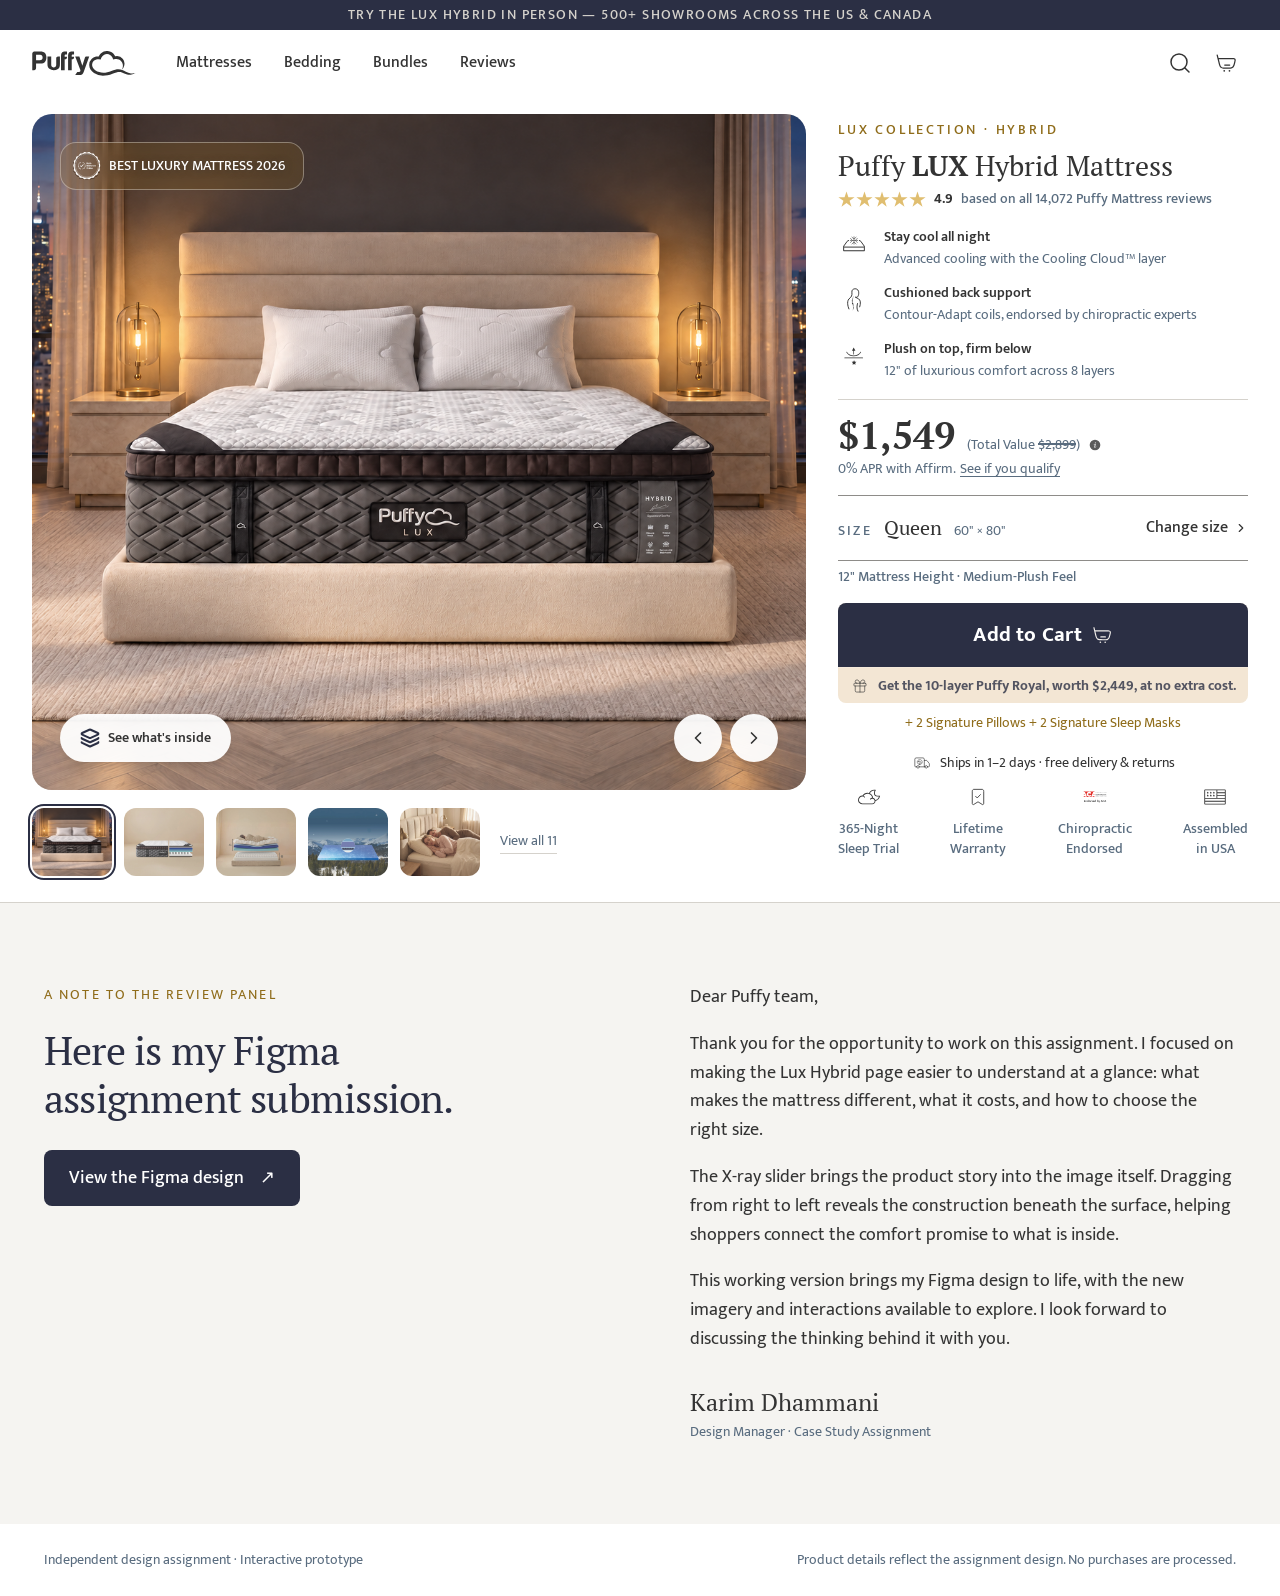
==== commit 0845d23a: "fix(assignment): present updated Figma submission as a button Point the submission link to the suppl" ====
--- a/index.html
+++ b/index.html
@@ -14,7 +14,7 @@
 
 <link rel="stylesheet" href="system/puffy.css">
 
-<link rel="stylesheet" href="styles.css?v=gallery-viewport-3">
+<link rel="stylesheet" href="styles.css?v=figma-button-1">
 </head>
 
 <body class="pf-fold">
@@ -225,7 +225,7 @@
 </main>
 
 <section class="submission" id="submission" aria-labelledby="submission-title">
-  <div class="submission__heading"><p class="submission__eyebrow">A note to the review panel</p><h2 id="submission-title">Here is my Figma<br>assignment submission.</h2><a class="submission__figma" href="https://www.figma.com/design/4kqIz7r1wRHhiGfsFMSv4z?node-id=72-2457" target="_blank" rel="noopener">View the Figma design <span aria-hidden="true">↗</span></a></div>
+  <div class="submission__heading"><p class="submission__eyebrow">A note to the review panel</p><h2 id="submission-title">Here is my Figma<br>assignment submission.</h2><a class="pf-btn pf-btn--primary pf-btn--md submission__figma" href="https://www.figma.com/design/RoNW5e2JV1wL3bxiSe14yG/KarimDhammani_Puffy_DesignManager?node-id=0-1&amp;t=CSZBQ0KEJBq3lmxs-1" target="_blank" rel="noopener" aria-label="View the Figma design (opens in a new tab)">View the Figma design <span aria-hidden="true">↗</span></a></div>
   <div class="submission__letter"><p>Dear Puffy team,</p><p>Thank you for the opportunity to work on this assignment. I focused on making the Lux Hybrid page easier to understand at a glance: what makes the mattress different, what it costs, and how to choose the right size.</p><p>The X-ray slider brings the product story into the image itself. Dragging from right to left reveals the construction beneath the surface, helping shoppers connect the comfort promise to what is inside.</p><p>This working version brings my Figma design to life, with the new imagery and interactions available to explore. I look forward to discussing the thinking behind it with you.</p><p class="submission__signature">Karim Dhammani<span>Design Manager · Case Study Assignment</span></p></div>
 </section>
 <footer class="submission-footer"><span>Independent design assignment · Interactive prototype</span><span>Product details reflect the assignment design. No purchases are processed.</span></footer>
--- a/styles.css
+++ b/styles.css
@@ -692,8 +692,7 @@
 .submission { display: grid; grid-template-columns: 1fr 1fr; gap: 100px; background: #f5f4f1; border-top: 1px solid var(--border-soft); padding: 80px max(44px, calc((100vw - 1352px) / 2)); }
 .submission__eyebrow { font-size: 14px; letter-spacing: .15em; text-transform: uppercase; color: var(--highlight-strong); margin-bottom: 20px; }
 .submission h2 { font: 400 clamp(32px, 3.1vw, 44px)/1.2 var(--font-serif); letter-spacing: -.02em; color: var(--fill-cta); }
-.submission__figma { display: inline-flex; gap: 32px; align-items: center; margin-top: 28px; min-height: 44px; border-bottom: 1px solid var(--border-sub-strong); font-size: 16px; }
-.submission__figma:hover { color: var(--highlight-strong); }
+.submission__figma { gap: var(--puffy-space-16); margin-top: 28px; text-decoration: none; }
 .submission__letter { max-width: 640px; font-size: 18px; line-height: 1.6; }
 .submission__letter p + p { margin-top: 18px; }
 .submission__signature { padding-top: 12px; font: 400 24px/1.5 var(--font-serif); }
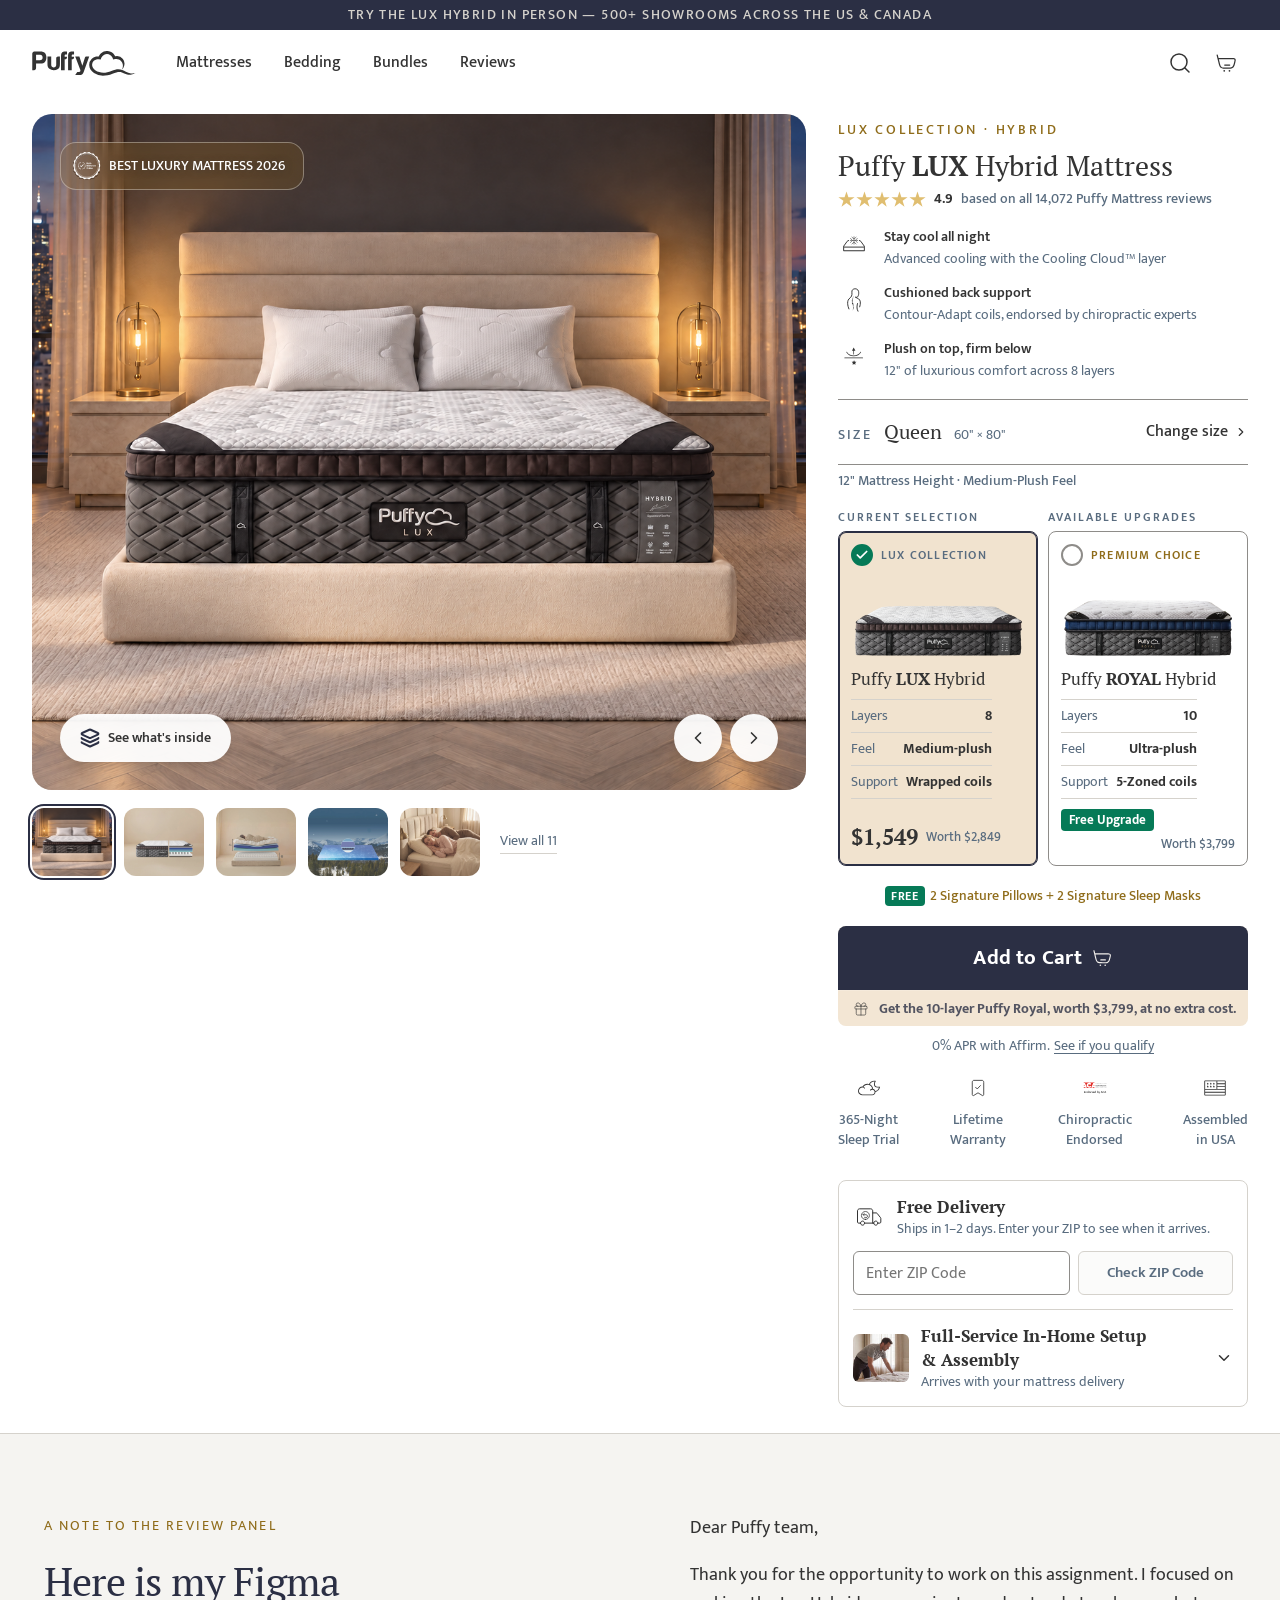
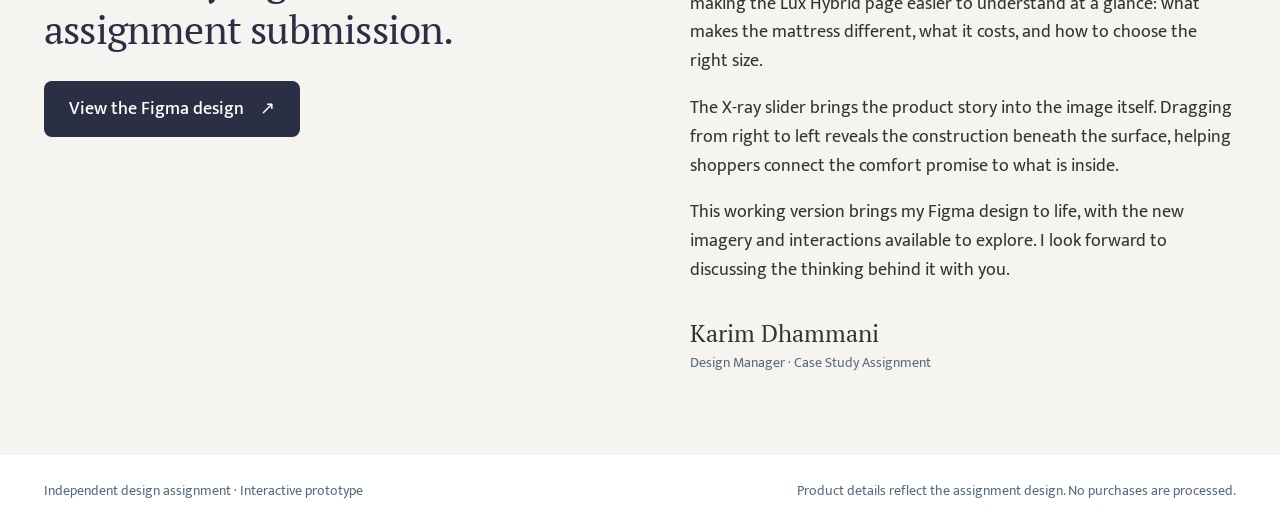
==== commit c84fee29: "Implement PDP v4 design: model comparison cards, delivery card, new size dialog Adds side-by-side Lu" ====
--- a/index.html
+++ b/index.html
@@ -15,6 +15,7 @@
 <link rel="stylesheet" href="system/puffy.css">
 
 <link rel="stylesheet" href="styles.css?v=figma-button-1">
+<link rel="stylesheet" href="v4.css">
 </head>
 
 <body class="pf-fold">
@@ -154,20 +155,6 @@
 
     <hr class="pf-rail__rule">
 
-    <p class="pf-rail__price">
-      <span class="pf-price-large" id="pf-price">$1,549</span>
-      <span class="pf-rail__value">
-        <span class="pf-body-small">(Total Value <s id="pf-value">$2,899</s>)</span>
-        <img src="system/icons/info-dark.svg" class="pf-icon pf-icon--16"
-             alt="Total value is the price of this mattress plus the included upgrade and bedding bundle">
-      </span>
-    </p>
-
-    <p class="pf-body-small pf-rail__affirm">
-      0% APR with Affirm.
-      <a class="pf-rail__affirm-link" href="https://puffy.com/pages/financing" target="_blank" rel="noopener">See if you qualify</a>
-    </p>
-
     <button class="pf-rail__size" type="button" id="pf-size-open" aria-haspopup="dialog">
       <span class="pf-rail__size-current">
         <span class="pf-label-caption pf-uppercase pf-rail__size-key">Size</span>
@@ -181,6 +168,32 @@
     </button>
     <p class="pf-label-caption pf-rail__fit" id="pf-fit">12&quot; Mattress Height · Medium-Plush Feel</p>
 
+    <div class="pf-upg5" role="radiogroup" aria-label="Mattress model">
+      <p class="pf-upg4__label">Current selection</p>
+      <p class="pf-upg4__label">Available upgrades</p>
+      <button class="pf-upg3__card pf-upg5__card" type="button" role="radio" aria-checked="true" tabindex="0" data-model="lux">
+        <span class="pf-upg5__top"><span class="pf-upg3__radio"><img src="system/icons/check-circle.svg" alt=""></span><span class="pf-upg5__tag">Lux Collection</span></span>
+        <img class="pf-upg5__img" src="assets/lux-cutout.png" alt="Puffy Lux Hybrid mattress">
+        <span class="pf-upg5__name">Puffy <b>LUX</b> Hybrid</span>
+        <span class="pf-upg5__specs"><span class="pf-upg5__row"><span class="pf-upg5__k">Layers</span><span class="pf-upg5__v">8</span></span><span class="pf-upg5__row"><span class="pf-upg5__k">Feel</span><span class="pf-upg5__v">Medium-plush</span></span><span class="pf-upg5__row"><span class="pf-upg5__k">Support</span><span class="pf-upg5__v">Wrapped coils</span></span></span>
+        <span class="pf-upg5__foot">
+          <span class="pf-upg4__amount" id="pf-price">$1,549</span>
+          <span class="pf-dlg-was">Worth $2,849</span><span hidden id="pf-value">$2,899</span>
+        </span>
+      </button>
+      <button class="pf-upg3__card pf-upg5__card" type="button" role="radio" aria-checked="false" tabindex="-1" data-model="royal" aria-label="Puffy Royal Hybrid, worth $3,799, free upgrade">
+        <span class="pf-upg5__top"><span class="pf-upg3__radio"><img src="system/icons/check-circle.svg" alt=""></span><span class="pf-upg5__tag pf-upg5__tag--premium">Premium Choice</span></span>
+        <img class="pf-upg5__img" src="assets/royal-cutout.png" alt="Puffy Royal Hybrid mattress">
+        <span class="pf-upg5__name">Puffy <b>ROYAL</b> Hybrid</span>
+        <span class="pf-upg5__specs"><span class="pf-upg5__row"><span class="pf-upg5__k">Layers</span><span class="pf-upg5__v is-diff">10</span></span><span class="pf-upg5__row"><span class="pf-upg5__k">Feel</span><span class="pf-upg5__v is-diff">Ultra-plush</span></span><span class="pf-upg5__row"><span class="pf-upg5__k">Support</span><span class="pf-upg5__v is-diff">5-Zoned coils</span></span></span>
+        <span class="pf-upg5__foot">
+          <span class="pf-upg3__free">Free Upgrade</span>
+          <span class="pf-dlg-was">Worth $3,799</span>
+        </span>
+      </button>
+    </div>
+
+    <p class="pf-free-gift pf-free-gift--rail"><span><b>Free</b> 2 Signature Pillows + 2 Signature Sleep Masks</span></p>
     <div class="pf-rail__cta">
       <button class="pf-btn pf-btn--primary pf-btn--lg pf-rail__cta-btn" type="button" id="pf-add">
         <span class="pf-rail__cta-label" id="pf-cta-label">Add to Cart</span>
@@ -189,38 +202,55 @@
       <button class="pf-rail__offer" type="button" id="pf-offer">
         <img src="system/icons/gift-ink.svg" alt="" class="pf-rail__offer-icon">
         <span class="pf-label-caption">
-          <b>Get the 10-layer Puffy Royal, worth $2,449, at no extra cost.</b>
-        </span>
-      </button>
-    </div>
-
-    <p class="pf-body-small pf-rail__included">
-      + 2 Signature Pillows + 2 Signature Sleep Masks
+          <b>Get the 10-layer Puffy Royal, worth $3,799, at no extra cost.</b>
+        </span>
+      </button>
+    </div>
+
+    <p class="pf-body-small pf-rail__affirm">
+      0% APR with Affirm.
+      <a class="pf-rail__affirm-link" href="https://puffy.com/pages/financing" target="_blank" rel="noopener">See if you qualify</a>
     </p>
 
-    <p class="pf-rail__ship">
-      <img class="pf-icon pf-icon--20" src="system/icons/delivery.svg" alt="">
-      <span class="pf-body-small" id="pf-ship">Ships in 1–2 days · free delivery &amp; returns</span>
-    </p>
 
     <ul class="pf-rail__trust">
-      <li class="pf-benefit pf-rail__trust-item">
-        <img class="pf-icon pf-icon--28" src="system/icons/sleep-trial.svg" alt="">
-        <span class="pf-label-caption">365-Night<br>Sleep Trial</span>
-      </li>
-      <li class="pf-benefit pf-rail__trust-item">
-        <img class="pf-icon pf-icon--28" src="system/icons/warranty.svg" alt="">
-        <span class="pf-label-caption">Lifetime<br>Warranty</span>
-      </li>
-      <li class="pf-benefit pf-rail__trust-item">
-        <img class="pf-icon pf-icon--28" src="system/icons/badge-chiropractic.svg" alt="">
-        <span class="pf-label-caption">Chiropractic<br>Endorsed</span>
-      </li>
-      <li class="pf-benefit pf-rail__trust-item">
-        <img class="pf-icon pf-icon--28" src="system/icons/usa-flag-ink.svg" alt="">
-        <span class="pf-label-caption">Assembled<br>in USA</span>
-      </li>
+      <li class="pf-benefit pf-rail__trust-item"><img class="pf-icon pf-icon--28" src="system/icons/sleep-trial.svg" alt=""><span class="pf-label-caption">365-Night<br>Sleep Trial</span></li>
+      <li class="pf-benefit pf-rail__trust-item"><img class="pf-icon pf-icon--28" src="system/icons/warranty.svg" alt=""><span class="pf-label-caption">Lifetime<br>Warranty</span></li>
+      <li class="pf-benefit pf-rail__trust-item"><img class="pf-icon pf-icon--28" src="system/icons/badge-chiropractic.svg" alt=""><span class="pf-label-caption">Chiropractic<br>Endorsed</span></li>
+      <li class="pf-benefit pf-rail__trust-item"><img class="pf-icon pf-icon--28" src="system/icons/usa-flag-ink.svg" alt=""><span class="pf-label-caption">Assembled<br>in USA</span></li>
     </ul>
+
+    <div class="pf-v3-card">
+      <div class="pf-v3-card__head">
+        <img class="pf-v3-card__icon" src="system/icons/delivery.svg" alt="">
+        <div class="pf-v3-card__titles">
+          <h3 class="pf-v3-card__title">Free Delivery</h3>
+          <span class="pf-v3-card__sub">Ships in 1–2 days. Enter your ZIP to see when it arrives.</span>
+        </div>
+      </div>
+      <form class="pf-v3-zip" id="pf-zip-form" novalidate>
+        <label class="pf-sr-only" for="pf-zip">ZIP code</label>
+        <input id="pf-zip" type="text" inputmode="numeric" autocomplete="postal-code" maxlength="5" placeholder="Enter ZIP Code">
+        <button type="submit" id="pf-zip-btn" disabled>Check ZIP Code</button>
+      </form>
+      <p class="pf-v3-zip__result" id="pf-zip-result" aria-live="polite" hidden></p>
+      <div class="pf-v3-setup">
+        <button class="pf-v3-setup__toggle" type="button" id="pf-setup-toggle" aria-expanded="false" aria-controls="pf-setup-body">
+          <img class="pf-v3-setup__img" src="assets/white-glove.jpg" alt="">
+          <span class="pf-v3-card__titles"><span class="pf-v3-card__title">Full-Service In-Home Setup &amp; Assembly</span><span class="pf-v3-card__sub">Arrives with your mattress delivery</span></span>
+          <img class="pf-v3-setup__chev" src="system/icons/chevron-down.svg" alt="">
+        </button>
+        <div class="pf-v3-setup__body" id="pf-setup-body" hidden>
+          <ul class="pf-v3-setup__list">
+            <li><img src="system/icons/tick-green.svg" alt="">New mattress, base, or bed frame set up in your room</li>
+            <li><img src="system/icons/tick-green.svg" alt="">Old mattress taken away</li>
+            <li><img src="system/icons/tick-green.svg" alt="">Old base or box spring taken away. Just tell us at checkout</li>
+          </ul>
+          <a class="pf-v3-setup__details" href="https://puffy.com/pages/white-glove-delivery" target="_blank" rel="noopener">View Details</a>
+          <p class="pf-v3-setup__note">Select it at checkout, then book your setup after your order arrives.</p>
+        </div>
+      </div>
+    </div>
   </section>
 </main>
 
@@ -231,18 +261,30 @@
 <footer class="submission-footer"><span>Independent design assignment · Interactive prototype</span><span>Product details reflect the assignment design. No purchases are processed.</span></footer>
 
 <dialog class="pf-sizes" id="pf-sizes" aria-labelledby="pf-sizes-title">
-<div class="pf-sizes__head"><div class="pf-sizes__intro"><h2 class="pf-heading-product-wide" id="pf-sizes-title">Choose your size</h2><p class="pf-body-small">Compare mattress widths and lengths below. Not sure which size fits? <button type="button" class="inline-link" id="size-guide-open">View the size guide.</button></p></div><button class="pf-fold__icon-btn" type="button" id="pf-sizes-close" aria-label="Close size selector"><img class="pf-icon" src="system/icons/close.svg" alt=""></button></div>
+<div class="pf-sizes__head"><div class="pf-sizes__intro"><h2 class="pf-heading-product-wide" id="pf-sizes-title">Choose your size and model</h2><p class="pf-body-small">Pick the size that fits your room and who sleeps in it. Not sure? <button type="button" class="inline-link" id="size-guide-open">View the size guide.</button></p></div><button class="pf-fold__icon-btn" type="button" id="pf-sizes-close" aria-label="Close size selector"><img class="pf-icon" src="system/icons/close-ink.svg" alt=""></button></div>
 <div class="pf-sizes__grid" role="radiogroup" aria-label="Mattress size" id="pf-sizes-grid">
-<button class="pf-size-card" type="button" role="radio" aria-checked="false" tabindex="-1" data-size="twin" data-price="749" data-label="Twin" data-width="38" data-length="75" style="--w:38;--l:75"><span class="pf-size-card__scale"><span class="pf-size-card__box "><span>38×75</span></span><span class="size-radio" aria-hidden="true"></span></span><span class="pf-size-card__row"><span class="pf-size-card__name pf-heading-product-desktop">Twin</span><span class="pf-price-small">$749</span></span><span class="pf-body-small pf-size-card__dims">38&quot; × 75&quot; · one piece</span><span class="pf-body-small">Ships in 1–2 days</span></button>
-<button class="pf-size-card" type="button" role="radio" aria-checked="false" tabindex="-1" data-size="twin-xl" data-price="1099" data-label="Twin XL" data-width="38" data-length="80" style="--w:38;--l:80"><span class="pf-size-card__scale"><span class="pf-size-card__box "><span>38×80</span></span><span class="size-radio" aria-hidden="true"></span></span><span class="pf-size-card__row"><span class="pf-size-card__name pf-heading-product-desktop">Twin XL</span><span class="pf-price-small">$1,099</span></span><span class="pf-body-small pf-size-card__dims">38&quot; × 80&quot; · one piece</span><span class="pf-body-small">Ships in 1–2 days</span></button>
-<button class="pf-size-card" type="button" role="radio" aria-checked="false" tabindex="-1" data-size="full" data-price="1349" data-label="Full" data-width="54" data-length="75" style="--w:54;--l:75"><span class="pf-size-card__scale"><span class="pf-size-card__box "><span>54×75</span></span><span class="size-radio" aria-hidden="true"></span></span><span class="pf-size-card__row"><span class="pf-size-card__name pf-heading-product-desktop">Full</span><span class="pf-price-small">$1,349</span></span><span class="pf-body-small pf-size-card__dims">54&quot; × 75&quot; · one piece</span><span class="pf-body-small">Ships in 1–2 days</span></button>
-<button class="pf-size-card" type="button" role="radio" aria-checked="true" tabindex="0" data-size="queen" data-price="1549" data-label="Queen" data-width="60" data-length="80" style="--w:60;--l:80"><span class="pf-size-card__scale"><span class="pf-size-card__box "><span>60×80</span></span><span class="size-radio" aria-hidden="true"></span></span><span class="pf-size-card__row"><span class="pf-size-card__name pf-heading-product-desktop">Queen</span><span class="pf-price-small">$1,549</span></span><span class="pf-body-small pf-size-card__dims">60&quot; × 80&quot; · one piece</span><span class="pf-body-small">Ships in 1–2 days</span></button>
-<button class="pf-size-card" type="button" role="radio" aria-checked="false" tabindex="-1" data-size="king" data-price="1749" data-label="King" data-width="76" data-length="80" style="--w:76;--l:80"><span class="pf-size-card__scale"><span class="pf-size-card__box "><span>76×80</span></span><span class="size-radio" aria-hidden="true"></span></span><span class="pf-size-card__row"><span class="pf-size-card__name pf-heading-product-desktop">King</span><span class="pf-price-small">$1,749</span></span><span class="pf-body-small pf-size-card__dims">76&quot; × 80&quot; · one piece</span><span class="pf-body-small">Ships in 1–2 days</span></button>
-<button class="pf-size-card" type="button" role="radio" aria-checked="false" tabindex="-1" data-size="cal-king" data-price="1749" data-label="Cal King" data-width="72" data-length="84" style="--w:72;--l:84"><span class="pf-size-card__scale"><span class="pf-size-card__box "><span>72×84</span></span><span class="size-radio" aria-hidden="true"></span></span><span class="pf-size-card__row"><span class="pf-size-card__name pf-heading-product-desktop">Cal King</span><span class="pf-price-small">$1,749</span></span><span class="pf-body-small pf-size-card__dims">72&quot; × 84&quot; · one piece</span><span class="pf-body-small">Ships in 1–2 days</span></button>
-<button class="pf-size-card" type="button" role="radio" aria-checked="false" tabindex="-1" data-size="split-king" data-price="2198" data-label="Split King" data-width="76" data-length="80" style="--w:76;--l:80"><span class="pf-size-card__scale"><span class="pf-size-card__box pf-size-card__box--split"><span>76×80</span></span><span class="size-radio" aria-hidden="true"></span></span><span class="pf-size-card__row"><span class="pf-size-card__name pf-heading-product-desktop">Split King</span><span class="pf-price-small">$2,198</span></span><span class="pf-body-small pf-size-card__dims">76&quot; × 80&quot; · two Twin XL mattresses</span><span class="pf-body-small">Ships in 1–2 days</span></button>
-<button class="pf-size-card" type="button" role="radio" aria-checked="false" tabindex="-1" data-size="shq" data-price="1949" data-label="Split Head Queen" data-width="60" data-length="80" style="--w:60;--l:80"><span class="pf-size-card__scale"><span class="pf-size-card__box "><span>60×80</span></span><span class="size-radio" aria-hidden="true"></span></span><span class="pf-size-card__row"><span class="pf-size-card__name pf-heading-product-desktop">Split Head Queen</span><span class="pf-price-small">$1,949</span></span><span class="pf-body-small pf-size-card__dims">60&quot; × 80&quot; · split head</span><span class="pf-body-small">Ships in 1–2 days</span></button>
-<button class="pf-size-card" type="button" role="radio" aria-checked="false" tabindex="-1" data-size="shk" data-price="2249" data-label="Split Head King" data-width="76" data-length="80" style="--w:76;--l:80"><span class="pf-size-card__scale"><span class="pf-size-card__box "><span>76×80</span></span><span class="size-radio" aria-hidden="true"></span></span><span class="pf-size-card__row"><span class="pf-size-card__name pf-heading-product-desktop">Split Head King</span><span class="pf-price-small">$2,249</span></span><span class="pf-body-small pf-size-card__dims">76&quot; × 80&quot; · split head</span><span class="pf-body-small">Ships in 1–2 days</span></button>
-</div><div class="pf-sizes__foot"><p class="pf-sizes__foot-note"><img class="pf-icon pf-icon--20" src="system/icons/gift-ink.svg" alt=""><span class="pf-body-small"><b>Free upgrade to the 10-layer Puffy Royal—worth $2,449, at no extra cost.</b><br>2 Signature Pillows + 2 Signature Sleep Masks with your mattress.</span></p><div class="size-selection"><span class="pf-body-small">Current selection:</span><b id="dialog-selection" class="pf-heading-product-desktop">Queen</b></div><button class="pf-btn pf-btn--primary pf-btn--md" id="dialog-add" type="button">Add to cart</button><button class="pf-btn pf-btn--quiet pf-btn--md" id="pf-sizes-confirm" type="button">Done</button></div></dialog>
+<button class="pf-size-card pf-sz" type="button" role="radio" aria-checked="false" tabindex="-1" data-size="twin" data-price="749" data-label="Twin" data-width="38" data-length="75" style="--w:38;--l:75"><span class="pf-sz__top"><span class="size-radio" aria-hidden="true"></span><span class="pf-sz__name">Twin</span><span class="pf-sz__price">$749</span></span><span class="pf-sz__dims">38" × 75"</span><span class="pf-sz__fit"><span class="pf-sz__who">Best for 1 child or teen</span><span class="pf-sz__note">Bunk beds, kids’ rooms</span></span></button>
+<button class="pf-size-card pf-sz" type="button" role="radio" aria-checked="false" tabindex="-1" data-size="twin-xl" data-price="1099" data-label="Twin XL" data-width="38" data-length="80" style="--w:38;--l:80"><span class="pf-sz__top"><span class="size-radio" aria-hidden="true"></span><span class="pf-sz__name">Twin XL</span><span class="pf-sz__price">$1,099</span></span><span class="pf-sz__dims">38" × 80"</span><span class="pf-sz__fit"><span class="pf-sz__who">Best for 1 tall teen or adult</span><span class="pf-sz__note">Dorms, guest rooms</span></span></button>
+<button class="pf-size-card pf-sz" type="button" role="radio" aria-checked="false" tabindex="-1" data-size="full" data-price="1349" data-label="Full" data-width="54" data-length="75" style="--w:54;--l:75"><span class="pf-sz__top"><span class="size-radio" aria-hidden="true"></span><span class="pf-sz__name">Full</span><span class="pf-sz__price">$1,349</span></span><span class="pf-sz__dims">54" × 75"</span><span class="pf-sz__fit"><span class="pf-sz__who">Best for 1 adult</span><span class="pf-sz__note">Solo sleepers who spread out</span></span></button>
+<button class="pf-size-card pf-sz" type="button" role="radio" aria-checked="true" tabindex="0" data-size="queen" data-price="1549" data-label="Queen" data-width="60" data-length="80" style="--w:60;--l:80"><span class="pf-sz__top"><span class="size-radio" aria-hidden="true"></span><span class="pf-sz__name">Queen</span><span class="pf-sz__price">$1,549</span></span><span class="pf-sz__dims">60" × 80" <span class="pf-sz__pop">Most popular</span></span><span class="pf-sz__fit"><span class="pf-sz__who">Best for 2 adults</span><span class="pf-sz__note">Most couples, most bedrooms</span></span></button>
+<button class="pf-size-card pf-sz" type="button" role="radio" aria-checked="false" tabindex="-1" data-size="king" data-price="1749" data-label="King" data-width="76" data-length="80" style="--w:76;--l:80"><span class="pf-sz__top"><span class="size-radio" aria-hidden="true"></span><span class="pf-sz__name">King</span><span class="pf-sz__price">$1,749</span></span><span class="pf-sz__dims">76" × 80"</span><span class="pf-sz__fit"><span class="pf-sz__who">Best for 2 adults + room to spread</span><span class="pf-sz__note">Couples, kids or pets joining</span></span></button>
+<button class="pf-size-card pf-sz" type="button" role="radio" aria-checked="false" tabindex="-1" data-size="cal-king" data-price="1749" data-label="Cal King" data-width="72" data-length="84" style="--w:72;--l:84"><span class="pf-sz__top"><span class="size-radio" aria-hidden="true"></span><span class="pf-sz__name">Cal King</span><span class="pf-sz__price">$1,749</span></span><span class="pf-sz__dims">72" × 84"</span><span class="pf-sz__fit"><span class="pf-sz__who">Best for 2 tall adults</span><span class="pf-sz__note">Sleepers over 6 ft</span></span></button>
+<button class="pf-size-card pf-sz" type="button" role="radio" aria-checked="false" tabindex="-1" data-size="split-king" data-price="2198" data-label="Split King" data-width="76" data-length="80" style="--w:76;--l:80"><span class="pf-sz__top"><span class="size-radio" aria-hidden="true"></span><span class="pf-sz__name">Split King</span><span class="pf-sz__price">$2,198</span></span><span class="pf-sz__dims">76" × 80" · 2 Twin XL</span><span class="pf-sz__fit"><span class="pf-sz__who">Best for 2 adults, separate sides</span><span class="pf-sz__note">Adjustable bases, different schedules</span></span></button>
+<button class="pf-size-card pf-sz" type="button" role="radio" aria-checked="false" tabindex="-1" data-size="shq" data-price="1949" data-label="Split Head Queen" data-width="60" data-length="80" style="--w:60;--l:80"><span class="pf-sz__top"><span class="size-radio" aria-hidden="true"></span><span class="pf-sz__name">Split Head Queen</span><span class="pf-sz__price">$1,949</span></span><span class="pf-sz__dims">60" × 80" · split head</span><span class="pf-sz__fit"><span class="pf-sz__who">Best for 2 adults on an adjustable base</span><span class="pf-sz__note">Raise one side of the head independently</span></span></button>
+<button class="pf-size-card pf-sz" type="button" role="radio" aria-checked="false" tabindex="-1" data-size="shk" data-price="2249" data-label="Split Head King" data-width="76" data-length="80" style="--w:76;--l:80"><span class="pf-sz__top"><span class="size-radio" aria-hidden="true"></span><span class="pf-sz__name">Split Head King</span><span class="pf-sz__price">$2,249</span></span><span class="pf-sz__dims">76" × 80" · split head</span><span class="pf-sz__fit"><span class="pf-sz__who">Best for 2 adults on an adjustable base</span><span class="pf-sz__note">Wider split-head for couples</span></span></button>
+</div><div class="pf-sizes__upg">
+<div class="pf-upg5 pf-upg5--dialog" role="radiogroup" aria-label="Mattress model">
+  <button class="pf-upg3__card pf-upg5__card" type="button" role="radio" aria-checked="true" tabindex="0" data-model="lux">
+    <span class="pf-upg5__top"><span class="pf-upg3__radio"><img src="system/icons/check-circle.svg" alt=""></span><span class="pf-dlg-cur">Current selection</span><span class="pf-upg5__tag">Lux Collection</span></span>
+    <span class="pf-upg5__body"><img class="pf-upg5__img" src="assets/lux-cutout.png" alt=""><span class="pf-upg5__name">Puffy <b>LUX</b> Hybrid</span><span class="pf-dlg-was">Worth $2,849</span></span>
+    <span class="pf-upg5__specs"><span class="pf-upg5__row"><span class="pf-upg5__k">Layers</span><span class="pf-upg5__v">8</span></span><span class="pf-upg5__row"><span class="pf-upg5__k">Feel</span><span class="pf-upg5__v">Medium-plush</span></span><span class="pf-upg5__row"><span class="pf-upg5__k">Support</span><span class="pf-upg5__v">Wrapped coils</span></span></span>
+  </button>
+  <button class="pf-upg3__card pf-upg5__card" type="button" role="radio" aria-checked="false" tabindex="-1" data-model="royal" aria-label="Puffy Royal Hybrid, worth $3,799, free upgrade">
+    <span class="pf-upg5__top"><span class="pf-upg3__radio"><img src="system/icons/check-circle.svg" alt=""></span><span class="pf-dlg-cur">Current selection</span><span class="pf-upg3__free pf-dlg-free">Free Upgrade</span><span class="pf-upg5__tag pf-upg5__tag--premium">Premium Choice</span></span>
+    <span class="pf-upg5__body"><img class="pf-upg5__img" src="assets/royal-cutout.png" alt=""><span class="pf-upg5__name">Puffy <b>ROYAL</b> Hybrid</span><span class="pf-dlg-was">Worth $3,799</span></span>
+    <span class="pf-upg5__specs"><span class="pf-upg5__row"><span class="pf-upg5__k">Layers</span><span class="pf-upg5__v is-diff">10</span></span><span class="pf-upg5__row"><span class="pf-upg5__k">Feel</span><span class="pf-upg5__v is-diff">Ultra-plush</span></span><span class="pf-upg5__row"><span class="pf-upg5__k">Support</span><span class="pf-upg5__v is-diff">5-Zoned coils</span></span></span>
+  </button>
+</div></div><div class="pf-sizes__foot"><div class="size-selection" aria-live="polite"><span class="pf-body-small">Your selection</span><span class="size-selection__line"><b id="dialog-selection" class="pf-heading-product-desktop">Queen</b><span class="size-selection__model" id="dialog-model">Puffy Lux Hybrid</span></span><span class="pf-free-gift"><span><b>Free</b> 2 Signature Pillows + 2 Signature Sleep Masks</span></span></div><span class="pf-dlg-total"><span class="pf-upg4__amount pf-dlg-price">$1,549</span><span class="pf-upg4__value">Value <s class="pf-dlg-value">$2,899</s></span></span><button class="pf-btn pf-btn--primary pf-btn--md" id="dialog-add" type="button">Add to cart<img src="system/icons/cart.svg" alt="" class="pf-dlg-cart"></button><button class="pf-btn pf-btn--quiet pf-btn--md" id="pf-sizes-confirm" hidden type="button">Done</button></div></dialog>
 
 <dialog class="utility-dialog" id="cart-dialog" aria-labelledby="cart-title"><div class="dialog-heading"><h2 id="cart-title" class="pf-heading-product-wide">Your cart</h2><button class="pf-fold__icon-btn" type="button" data-close aria-label="Close cart"><img class="pf-icon" src="system/icons/close.svg" alt=""></button></div><div id="cart-content"></div><p class="prototype-note">This is an assignment prototype. No order or payment is processed.</p><button class="pf-btn pf-btn--primary pf-btn--md" type="button" data-close>Continue exploring</button></dialog>
 <dialog class="utility-dialog gallery-dialog" id="gallery-dialog" aria-labelledby="gallery-title"><div class="dialog-heading"><h2 id="gallery-title" class="pf-heading-product-wide">Explore the Lux Hybrid</h2><button class="pf-fold__icon-btn" type="button" data-close aria-label="Close gallery"><img class="pf-icon" src="system/icons/close.svg" alt=""></button></div><div class="full-gallery" id="full-gallery"></div></dialog>
@@ -251,6 +293,8 @@
 <p class="pf-sr-only" role="status" aria-live="polite" id="pf-live"></p>
 
 <script src="app.js"></script>
+<script src="analytics.js?v=private-1" defer></script>
+<script src="v4.js"></script>
 <script>
 if(new URLSearchParams(location.search).get('view')==='dialog') document.getElementById('pf-size-open').click();
 if(new URLSearchParams(location.search).get('view')==='reveal') document.getElementById('pf-reveal-btn').click();
--- a/system/puffy.css
+++ b/system/puffy.css
@@ -1,17 +1,5 @@
 /* ==========================================================================
    PUFFY · FOUNDATIONS
-   Single entry point. One link tag gets you the whole system:
-
-     <link rel="stylesheet" href="../system/puffy.css">
-
-   Order matters — tokens define the values everything else consumes,
-   base sets the document floor, components build on both, utilities
-   land last so they can win a specificity tie.
-
-   Fonts are loaded by the page, not by the system, so a page can choose
-   its own loading strategy. Both families are on Google Fonts:
-     Mukta    — 400, 500, 600, 700
-     PT Serif — 400, 700
    ========================================================================== */
 
 @import url("01-tokens.css");
--- a/styles.css
+++ b/styles.css
@@ -1,22 +1,5 @@
 /* ==========================================================================
-   PUFFY · LUX HYBRID PDP — ABOVE THE FOLD (desktop 1440 × 900)
-
-   Patterns this page introduces and proves before they earn a place in
-   system/03-components.css:
-
-     .pf-media       the hero frame, its floating controls and the in-place
-                     x-ray reveal
-     .pf-thumbs      the gallery strip
-     .pf-rail        the buy rail
-     .pf-sizes       the size dialog, and .pf-size-card inside it
-
-   Rules kept from the system:
-     · No raw hex. Translucent scrims are mixed from tier-2 tokens with
-       color-mix(), so a rebrand moves them too.
-     · Interactive boundaries use --border-sub-strong (3.35:1), never
-       --border-soft (1.51:1), which is for dividers only.
-     · Every control has resting, hover, focus-visible, selected and
-       disabled states. The focus ring comes from 02-base.css.
+   PUFFY · LUX HYBRID PDP — ABOVE THE FOLD
    ========================================================================== */
 
 .pf-fold {
@@ -398,9 +381,6 @@
   justify-content: space-between;
   gap: var(--puffy-space-16);
   padding: 14px 0;
-  /* The artboard drew these rules with --border-soft (1.51:1). This is a
-     control, so 1.4.11 wants 3:1 on its boundary — the exact defect the
-     audit measured on the live size buttons. Stepped to --border-sub-strong. */
   border-top: 1px solid var(--border-sub-strong);
   border-bottom: 1px solid var(--border-sub-strong);
   background: transparent;
@@ -636,13 +616,9 @@
 
 /* ==========================================================================
    BELOW 1440
-   The artboard is a desktop fold. Nothing narrower was designed, so the
-   layout degrades rather than pretending to be a responsive spec: the rail
-   drops under the media and the fold stops claiming a fixed height.
    ========================================================================== */
 
 
-/* Final Figma frame, interaction states, and responsive adaptations. */
 [hidden] { display: none !important; }
 html { scroll-behavior: smooth; }
 .pf-fold__header, .pf-fold__body { max-width: 1600px; margin-inline: auto; }
--- a/v4.css
+++ b/v4.css
@@ -0,0 +1,343 @@
+[hidden] { display: none !important; }
+
+/* Price — sale panel */
+.pf-v3-price { position: relative; display: flex; align-items: center; justify-content: space-between; gap: 12px; margin: 18px 0 10px; padding: 20px 18px 14px; border: 1px solid var(--green-light-1000); border-radius: 8px; background: color-mix(in srgb, var(--green-light-1000) 7%, var(--white, #fff)); }
+.pf-v3-price__chip { position: absolute; top: 0; left: 50%; transform: translate(-50%, -50%); padding: 2px 10px; border-radius: 4px; background: var(--fill-green-strong); color: #fff; font-family: var(--font-sans); font-size: 13px; line-height: 20px; font-weight: 700; letter-spacing: .06em; text-transform: uppercase; white-space: nowrap; }
+.pf-v3-price__main { display: flex; flex-direction: column; gap: 2px; min-width: 0; }
+.pf-v3-price__from { font-family: var(--font-sans); font-size: 13px; line-height: 18px; font-weight: 600; letter-spacing: .08em; text-transform: uppercase; color: var(--green-light-1000); }
+.pf-v3-price__amount { font-family: var(--font-serif); font-size: 40px; line-height: 1.05; font-weight: 700; color: var(--green-light-1000); }
+.pf-v3-price__value { display: inline-flex; align-items: center; gap: 6px; font-family: var(--font-sans); font-size: 14px; line-height: 20px; color: var(--text-soft); }
+.pf-v3-price__value s { text-decoration-thickness: 1.5px; }
+.pf-v3-price__save { margin: 0; max-width: 170px; text-align: right; font-family: var(--font-serif); font-size: 17px; line-height: 24px; font-weight: 700; color: var(--text-strong); text-wrap: pretty; }
+
+/* Size — primary "Select a Size" trigger */
+.pf-v3-size { display: flex; width: 100%; align-items: center; justify-content: space-between; gap: 12px; padding: 14px 16px; border: 2px solid var(--border-strong); border-radius: 8px; background: var(--white, #fff); color: var(--text-strong); text-align: left; font: inherit; cursor: pointer; transition: background-color var(--duration-control, .3s) var(--ease-standard, ease); }
+.pf-v3-size:hover { background: var(--bg-sub-soft); }
+.pf-v3-size__text { display: flex; flex-direction: column; gap: 2px; min-width: 0; }
+.pf-v3-size__title { font-family: var(--font-serif); font-size: 22px; line-height: 28px; font-weight: 700; }
+.pf-v3-size__sub { font-family: var(--font-sans); font-size: 14px; line-height: 20px; color: var(--text-soft); }
+.pf-v3-size__action { display: inline-flex; align-items: center; gap: 4px; flex-shrink: 0; font-family: var(--font-sans); font-size: 15px; line-height: 22px; font-weight: 600; text-decoration: underline; white-space: nowrap; }
+.pf-v3-size__action img { width: 18px; height: 18px; }
+.pf-v3-size.is-set { border-width: 1px; border-color: var(--border-sub-strong); padding: 15px 17px; }
+.pf-v3-size.is-set .pf-v3-size__title { font-size: 20px; }
+
+/* Upgrade cards */
+.pf-upg3-block { margin: 4px 0 16px; }
+.pf-upg3-block__title { margin: 0 0 10px; font-family: var(--font-serif); font-size: 18px; line-height: 26px; font-weight: 400; color: var(--text-strong); }
+.pf-upg3 { display: grid; grid-template-columns: repeat(2, minmax(0, 1fr)); gap: 10px; }
+.pf-upg3__card { display: flex; flex-direction: column; gap: 6px; padding: 12px; border: 1px solid var(--border-sub-strong); border-radius: 8px; background: var(--white, #fff); color: var(--text-strong); text-align: left; font: inherit; cursor: pointer; transition: background-color var(--duration-control, .3s) var(--ease-standard, ease), border-color var(--duration-control, .3s) var(--ease-standard, ease); }
+.pf-upg3__card:hover { background: var(--bg-sub-soft); }
+.pf-upg3__card[aria-checked="true"] { border-color: var(--border-strong); box-shadow: inset 0 0 0 1px var(--border-strong); background: var(--fill-offer); }
+.pf-upg3__top { display: flex; align-items: center; flex-wrap: wrap; gap: 6px 8px; min-height: 24px; }
+.pf-upg3__radio { display: flex; width: 22px; height: 22px; flex-shrink: 0; border-radius: 50%; border: 2px solid var(--border-sub-strong); box-sizing: border-box; background: var(--white, #fff); transition: background-color var(--duration-faster, .1s), border-color var(--duration-faster, .1s); }
+.pf-upg3__radio img { width: 14px; height: 14px; margin: auto; opacity: 0; }
+.pf-upg3__card[aria-checked="true"] .pf-upg3__radio { border-color: var(--icon-green); background: var(--icon-green); }
+.pf-upg3__card[aria-checked="true"] .pf-upg3__radio img { opacity: 1; }
+.pf-upg3__status { font-family: var(--font-sans); font-size: 14px; line-height: 20px; font-weight: 500; color: var(--text-soft); }
+.pf-upg3__card[aria-checked="true"] .pf-upg3__status { font-weight: 700; color: var(--text-strong); }
+.pf-upg3__free { padding: 0 8px; border-radius: 4px; background: var(--fill-green-strong); color: #fff; font-family: var(--font-sans); font-size: 13px; line-height: 22px; font-weight: 700; white-space: nowrap; }
+.pf-upg3__was { font-family: var(--font-sans); font-size: 14px; line-height: 20px; color: var(--text-soft); text-decoration-thickness: 1.5px; }
+.pf-upg3__eyebrow { margin-top: 4px; font-family: var(--font-sans); font-size: 12px; line-height: 16px; font-weight: 600; letter-spacing: .1em; text-transform: uppercase; color: var(--text-soft); }
+.pf-upg3__eyebrow--premium { color: var(--highlight-strong); }
+.pf-upg3__name { font-family: var(--font-serif); font-size: 16px; line-height: 22px; }
+.pf-upg3__badge { display: inline-block; margin-left: 2px; padding: 0 2px; border-top: 1px solid var(--icon-amber-strong); border-bottom: 1px solid var(--icon-amber-strong); font-size: 11px; line-height: 14px; letter-spacing: .02em; text-transform: uppercase; color: var(--border-strong); vertical-align: 2px; }
+.pf-upg3__list { display: flex; flex-direction: column; font-family: var(--font-sans); font-size: 14px; line-height: 20px; font-weight: 500; color: var(--text-sub-strong); }
+.pf-upg3__list > span { display: flex; align-items: flex-start; gap: 4px; }
+.pf-upg3__list img { width: 16px; height: 16px; flex-shrink: 0; margin-top: 2px; }
+.pf-upg3__line { display: none; font-family: var(--font-sans); font-size: 13px; line-height: 18px; color: var(--text-sub-strong); }
+.pf-upg3--compact .pf-upg3__list { display: none; }
+.pf-upg3--compact .pf-upg3__line { display: block; }
+.pf-upg3--compact .pf-upg3__card { padding: 10px 12px; gap: 4px; }
+.pf-upg3--compact .pf-upg3__eyebrow { margin-top: 2px; }
+
+/* Delivery + setup cards */
+.pf-v3-card { margin-top: 20px; padding: 14px; border: 1px solid var(--border-sub-strong); border-radius: 8px; background: var(--white, #fff); }
+.pf-v3-card__head { display: flex; align-items: center; gap: 12px; }
+.pf-v3-card__icon { width: 32px; height: 32px; flex-shrink: 0; }
+.pf-v3-card__titles { display: flex; flex-direction: column; flex: 1; min-width: 0; }
+.pf-v3-card__title { display: flex; align-items: center; flex-wrap: wrap; gap: 8px; margin: 0; font-family: var(--font-serif); font-size: 18px; line-height: 24px; font-weight: 700; color: var(--text-strong); text-wrap: pretty; }
+.pf-v3-card__sub { font-family: var(--font-sans); font-size: 14px; line-height: 20px; color: var(--text-soft); }
+.pf-v3-free { padding: 0 7px; border-radius: 4px; background: var(--fill-green-strong); color: #fff; font-family: var(--font-sans); font-size: 12px; line-height: 20px; font-weight: 700; letter-spacing: .06em; text-transform: uppercase; }
+.pf-v3-zip { display: grid; grid-template-columns: minmax(0, 1.4fr) minmax(0, 1fr); gap: 8px; margin-top: 12px; }
+.pf-v3-zip input { min-width: 0; height: 44px; padding: 0 12px; border: 1px solid var(--border-sub-strong); border-radius: 6px; background: var(--white, #fff); font-family: var(--font-sans); font-size: 16px; color: var(--text-strong); }
+.pf-v3-zip input:focus { outline: 2px solid var(--border-strong); outline-offset: 1px; }
+.pf-v3-zip button { height: 44px; padding: 0 12px; border: 1px solid var(--border-strong); border-radius: 6px; background: var(--fill-cta); color: #fff; font-family: var(--font-sans); font-size: 15px; font-weight: 600; cursor: pointer; transition: background-color var(--duration-control, .3s); }
+.pf-v3-zip button:disabled { border-color: var(--border-soft); background: var(--bg-sub-soft); color: var(--text-soft); cursor: not-allowed; }
+.pf-v3-zip__result { display: flex; align-items: flex-start; gap: 6px; margin: 10px 0 0; font-family: var(--font-sans); font-size: 14px; line-height: 20px; color: var(--text-strong); }
+.pf-v3-zip__result img { width: 16px; height: 16px; margin-top: 2px; flex-shrink: 0; }
+.pf-v3-setup { margin-top: 14px; padding-top: 14px; border-top: 1px solid var(--border-soft); }
+.pf-v3-setup__toggle { display: flex; width: 100%; align-items: center; gap: 12px; padding: 0; border: 0; background: none; text-align: left; font: inherit; cursor: pointer; }
+.pf-v3-setup__img { width: 72px; height: 64px; flex-shrink: 0; border-radius: 6px; object-fit: cover; }
+.pf-v3-setup__chev { width: 18px; height: 18px; flex-shrink: 0; transition: transform var(--duration-control, .3s); }
+.pf-v3-setup__toggle[aria-expanded="true"] .pf-v3-setup__chev { transform: rotate(180deg); }
+.pf-v3-setup__body { margin-top: 12px; padding-top: 12px; border-top: 1px solid var(--border-soft); }
+.pf-v3-setup__list { display: flex; flex-direction: column; gap: 6px; margin: 0; padding: 0; list-style: none; font-family: var(--font-sans); font-size: 15px; line-height: 22px; color: var(--text-sub-strong); }
+.pf-v3-setup__list li { display: flex; align-items: flex-start; gap: 8px; }
+.pf-v3-setup__list img { width: 16px; height: 16px; margin-top: 3px; flex-shrink: 0; }
+.pf-v3-setup__details { display: inline-block; margin-top: 10px; font-family: var(--font-sans); font-size: 14px; font-weight: 600; color: var(--text-strong); text-decoration: underline; }
+.pf-v3-setup__note { margin: 8px 0 0; font-family: var(--font-sans); font-size: 13px; line-height: 18px; color: var(--text-soft); }
+
+.pf-rail__offer.is-pulse { animation: pf-v3-pulse 1.2s var(--ease-standard, ease) 1; }
+@keyframes pf-v3-pulse { 0%, 100% { background: var(--pf-fold-offer-tint); } 35% { background: var(--pf-fold-offer-tint-hover); } }
+@media (prefers-reduced-motion: reduce) { .pf-rail__offer.is-pulse { animation: none; } }
+
+/* Size dialog — shorter cards + upgrade block */
+.pf-size-card { min-height: 0; padding: 10px 12px; gap: 2px; }
+.pf-size-card__scale { height: 32px; }
+.pf-size-card__box { width: calc(var(--w) * .8px); height: calc(var(--l) * .36px); }
+.pf-size-card__row { margin-top: 6px; }
+.pf-size-card > .pf-body-small:last-child { display: none; }
+.pf-sizes__upg { margin-top: 14px; padding-top: 14px; border-top: 1px solid var(--border-soft); }
+.pf-sizes__upg-title { display: flex; align-items: center; gap: 8px; margin: 0 0 8px; font-family: var(--font-serif); font-size: 16px; line-height: 22px; font-weight: 700; color: var(--text-strong); }
+.pf-sizes__upg-title img { width: 20px; height: 20px; }
+#dialog-selection.is-warn { color: var(--warning); font-size: 15px; }
+
+@media (max-width: 480px) {
+  .pf-v3-price { padding: 18px 14px 12px; }
+  .pf-v3-price__amount { font-size: 34px; }
+  .pf-v3-price__save { font-size: 15px; line-height: 21px; max-width: 140px; }
+  .pf-upg3 { gap: 6px; }
+  .pf-upg3__card { padding: 10px; }
+  .pf-upg3__list { font-size: 13px; }
+  .pf-v3-zip { grid-template-columns: 1fr; }
+}
+
+.pf-upg4 { display: flex; flex-direction: column; gap: 8px; margin: 2px 0 16px; }
+.pf-upg4__label { margin: 6px 0 0; font-family: var(--font-serif); font-size: 16px; line-height: 22px; color: var(--text-strong); }
+.pf-upg4__label:first-child { margin-top: 0; }
+.pf-upg4__card { display: grid; grid-template-columns: 22px 84px minmax(0, 1fr) auto; align-items: center; gap: 12px; padding: 10px 14px 10px 12px; }
+.pf-upg4__thumb { width: 84px; aspect-ratio: 40 / 19; object-fit: contain; object-position: bottom; }
+.pf-upg4__info { display: flex; flex-direction: column; gap: 2px; min-width: 0; }
+.pf-upg4__info .pf-upg3__eyebrow { margin-top: 0; }
+.pf-upg4__specs { font-family: var(--font-sans); font-size: 13px; line-height: 18px; color: var(--text-sub-strong); text-wrap: pretty; }
+.pf-upg4__price { display: flex; flex-direction: column; align-items: flex-end; gap: 2px; text-align: right; white-space: nowrap; }
+.pf-upg4__amount { font-family: var(--font-serif); font-size: 24px; line-height: 28px; font-weight: 700; color: var(--text-price, var(--text-strong)); }
+.pf-upg4__value { display: inline-flex; align-items: center; gap: 4px; font-family: var(--font-sans); font-size: 13px; line-height: 18px; color: var(--text-soft); }
+.pf-upg4__value s { text-decoration-thickness: 1.5px; }
+.pf-upg4__value img { width: 14px; height: 14px; opacity: .8; }
+.pf-rail__affirm { margin: 0 0 8px; }
+@media (max-width: 480px) {
+  .pf-upg4__card { grid-template-columns: 22px 60px minmax(0, 1fr) auto; gap: 8px; padding: 10px; }
+  .pf-upg4__thumb { width: 60px; }
+  .pf-upg4__amount { font-size: 20px; line-height: 24px; }
+}
+
+/* polish pass */
+.pf-rail__rule { display: none; }
+.pf-upg4 { gap: 8px; }
+.pf-upg4__label { margin: 8px 0 0; font-family: var(--font-sans); font-size: 12px; line-height: 16px; font-weight: 600; letter-spacing: .16em; text-transform: uppercase; color: var(--text-soft); }
+.pf-upg4__card { grid-template-columns: 22px 104px minmax(0, 1fr) auto; padding: 12px 16px 12px 14px; }
+.pf-upg4__thumb { width: 104px; }
+.pf-upg4__card .pf-upg3__badge { display: none; }
+.pf-upg4__card[data-model="royal"] .pf-upg4__price { flex-direction: row; align-items: center; gap: 8px; }
+.pf-upg4__card[aria-checked="true"] { box-shadow: none; }
+.pf-upg4__specs { font-size: 14px; line-height: 20px; }
+.pf-rail__affirm { justify-content: center; text-align: center; }
+.pf-v3-card { border-color: var(--border-soft); }
+.pf-v3-card__title { font-size: 17px; }
+.pf-v3-setup__img { width: 56px; height: 48px; }
+@media (max-width: 480px) {
+  .pf-upg4__card { grid-template-columns: 22px 64px minmax(0, 1fr) auto; }
+  .pf-upg4__thumb { width: 64px; }
+  .pf-upg4__card[data-model="royal"] .pf-upg4__price { flex-direction: column; align-items: flex-end; gap: 2px; }
+}
+
+/* side-by-side comparison cards */
+.pf-upg5 { display: grid; grid-template-columns: repeat(2, minmax(0, 1fr)); column-gap: 10px; row-gap: 6px; margin: 2px 0 16px; }
+.pf-upg5 .pf-upg4__label { margin: 0; }
+.pf-upg5__card { display: flex; flex-direction: column; gap: 0; padding: 12px; }
+.pf-upg5__card[aria-checked="true"] { box-shadow: inset 0 0 0 1px var(--border-strong); }
+.pf-upg5__top { display: flex; align-items: center; justify-content: space-between; gap: 8px; }
+.pf-upg5__tag { font-family: var(--font-sans); font-size: 12px; line-height: 16px; font-weight: 600; letter-spacing: .1em; text-transform: uppercase; color: var(--text-soft); }
+.pf-upg5__tag--premium { color: var(--highlight-strong); }
+.pf-upg5__img { display: block; width: 100%; max-width: 200px; margin: 10px auto 8px; aspect-ratio: 40 / 19; object-fit: contain; object-position: bottom; }
+.pf-upg5__name { font-family: var(--font-serif); font-size: 17px; line-height: 24px; color: var(--text-strong); }
+.pf-upg5__specs { display: flex; flex-direction: column; margin: 8px 0 10px; border-top: 1px solid var(--border-soft); }
+.pf-upg5__row { display: flex; justify-content: space-between; align-items: baseline; gap: 8px; padding: 6px 0; border-bottom: 1px solid var(--border-soft); font-family: var(--font-sans); font-size: 14px; line-height: 20px; }
+.pf-upg5__k { color: var(--text-soft); }
+.pf-upg5__v { color: var(--text-sub-strong); text-align: right; }
+.pf-upg5__v.is-diff { font-weight: 700; color: var(--text-strong); }
+.pf-upg5__v em { font-style: normal; font-weight: 700; color: var(--success); margin-left: 2px; }
+.pf-upg5__foot { display: flex; align-items: center; justify-content: space-between; flex-wrap: wrap; gap: 4px 8px; margin-top: auto; min-height: 32px; }
+.pf-upg5__foot .pf-upg4__amount { font-size: 22px; }
+.pf-upg5__foot .pf-upg4__value { font-size: 14px; }
+@media (max-width: 480px) {
+  .pf-upg5 { column-gap: 6px; }
+  .pf-upg5__card { padding: 10px; }
+  .pf-upg5__tag { font-size: 10px; letter-spacing: .06em; }
+  .pf-upg5__row { font-size: 13px; }
+}
+
+/* size dialog: comparison cards, no close/done */
+.pf-upg5--dialog { margin: 0; row-gap: 0; }
+.pf-upg5--dialog .pf-upg5__card { padding: 10px 12px; }
+.pf-upg5--dialog .pf-upg5__body { display: flex; align-items: center; gap: 12px; margin: 8px 0 0; }
+.pf-upg5--dialog .pf-upg5__img { width: 96px; max-width: none; margin: 0; flex-shrink: 0; }
+.pf-upg5--dialog .pf-upg5__specs { flex-direction: row; margin: 8px 0; border-bottom: 1px solid var(--border-soft); }
+.pf-upg5--dialog .pf-upg5__row { flex: 1; flex-direction: column; align-items: flex-start; gap: 0; padding: 6px 0; border-bottom: 0; font-size: 13px; line-height: 18px; }
+.pf-upg5--dialog .pf-upg5__row + .pf-upg5__row { padding-left: 10px; border-left: 1px solid var(--border-soft); }
+.pf-upg5--dialog .pf-upg5__v { text-align: left; }
+.pf-upg5--dialog .pf-upg5__foot { min-height: 28px; }
+.pf-upg5--dialog .pf-upg4__amount { font-size: 20px; line-height: 24px; }
+.pf-sizes__foot .size-selection { margin-right: auto; }
+@media (max-width: 600px) {
+  .pf-upg5--dialog .pf-upg5__img { width: 64px; }
+  .pf-upg5--dialog .pf-upg5__specs { flex-direction: column; border-bottom: 0; }
+  .pf-upg5--dialog .pf-upg5__row { flex-direction: row; justify-content: space-between; border-bottom: 1px solid var(--border-soft); }
+  .pf-upg5--dialog .pf-upg5__row + .pf-upg5__row { padding-left: 0; border-left: 0; }
+}
+
+/* dialog polish */
+.pf-sizes { padding-bottom: 0; }
+.pf-sizes__head { margin-bottom: 4px; }
+.pf-sizes__upg { margin-top: 16px; padding-top: 16px; }
+.pf-sizes__upg-head { display: flex; align-items: baseline; justify-content: space-between; flex-wrap: wrap; gap: 4px 16px; margin-bottom: 10px; }
+.pf-sizes__upg-title { margin: 0; font-family: var(--font-serif); font-size: 20px; line-height: 26px; font-weight: 400; color: var(--text-strong); }
+.pf-sizes__upg-extra { display: inline-flex; align-items: center; gap: 6px; font-family: var(--font-sans); font-size: 14px; line-height: 20px; color: var(--highlight-strong); font-weight: 500; }
+.pf-sizes__upg-extra img { width: 18px; height: 18px; }
+.pf-upg5--dialog .pf-upg5__v:not(.is-diff) { color: var(--text-strong); font-weight: 500; }
+.pf-sizes__foot { position: sticky; bottom: 0; z-index: 2; margin: 16px -30px 0; padding: 14px 30px 16px; background: var(--white, #fff); border-top: 1px solid var(--border-soft); box-shadow: 0 -8px 16px -12px rgba(43, 47, 68, .25); }
+.size-selection { gap: 0; }
+.size-selection > .pf-body-small { font-size: 12px; line-height: 16px; font-weight: 600; letter-spacing: .12em; text-transform: uppercase; color: var(--text-soft); }
+.size-selection__line { display: flex; align-items: baseline; flex-wrap: wrap; gap: 4px 10px; }
+.size-selection__model { font-family: var(--font-sans); font-size: 15px; line-height: 22px; color: var(--text-sub-strong); white-space: normal; }
+.size-selection__free { margin-left: 4px; padding: 0 6px; border-radius: 4px; background: var(--fill-green-strong); color: #fff; font-size: 12px; line-height: 20px; }
+#dialog-add { min-width: 220px; }
+@media (max-width: 480px) {
+  .pf-sizes__foot { margin: 12px -16px 0; padding: 12px 16px; }
+  #dialog-add { min-width: 0; }
+  .pf-dlg-btn-price { display: none; }
+}
+.size-selection b.size-selection__free { font-family: var(--font-sans); font-size: 12px; line-height: 20px; font-weight: 700; letter-spacing: .02em; }
+.pf-dlg-btn-price { margin-left: 8px; font-weight: 500; opacity: .85; }
+
+/* free gift line */
+.pf-free-gift { display: flex; align-items: center; gap: 6px; margin: 4px 0 0; font-family: var(--font-sans); font-size: 14px; line-height: 20px; font-weight: 500; color: var(--highlight-strong); white-space: normal; }
+.pf-free-gift img { width: 18px; height: 18px; flex-shrink: 0; }
+.pf-free-gift b { padding: 0 6px; margin-right: 2px; border-radius: 4px; background: var(--fill-green-strong); color: #fff; font-size: 12px; line-height: 20px; font-weight: 700; letter-spacing: .06em; text-transform: uppercase; }
+.pf-free-gift--rail { justify-content: center; margin: 0 0 10px; }
+.pf-rail__affirm { margin-top: 10px; }
+
+/* size cards v2: one dimension line + sleeper fit */
+.pf-sizes__grid { gap: 10px; }
+.pf-size-card.pf-sz { display: flex; flex-direction: column; align-items: stretch; gap: 2px; min-height: 0; padding: 12px 14px; text-align: left; }
+.pf-sz__top { display: flex; align-items: center; gap: 10px; }
+.pf-sz__name { font-family: var(--font-serif); font-size: 18px; line-height: 24px; color: var(--text-strong); }
+.pf-size-card[aria-checked="true"] .pf-sz__name { font-weight: 700; }
+.pf-sz__pop { padding: 0 6px; border-radius: 4px; background: var(--fill-offer); color: var(--text-strong); font-family: var(--font-sans); font-size: 11px; line-height: 18px; font-weight: 700; letter-spacing: .06em; text-transform: uppercase; white-space: nowrap; }
+.pf-size-card[aria-checked="true"] .pf-sz__pop { background: var(--white, #fff); }
+.pf-sz__price { margin-left: auto; font-family: var(--font-serif); font-size: 17px; line-height: 24px; font-weight: 700; color: var(--text-strong); }
+.pf-sz__dims { padding-left: 30px; font-family: var(--font-sans); font-size: 14px; line-height: 20px; color: var(--text-soft); }
+.pf-size-card[aria-checked="true"] .pf-sz__dims { color: var(--text-sub-strong); }
+.pf-sz__fit { display: flex; flex-direction: column; margin: 8px 0 0 30px; padding-top: 8px; border-top: 1px solid var(--border-soft); }
+.pf-size-card[aria-checked="true"] .pf-sz__fit { border-top-color: var(--border-sub-strong); }
+.pf-sz__who { font-family: var(--font-sans); font-size: 14px; line-height: 20px; font-weight: 600; color: var(--highlight-strong); }
+.pf-sz__note { font-family: var(--font-sans); font-size: 13px; line-height: 18px; color: var(--text-soft); }
+.pf-size-card[aria-checked="true"] .pf-sz__note { color: var(--text-sub-strong); }
+.pf-sizes__upg { margin-top: 14px; padding-top: 14px; }
+/* equal weights on spec values, both cards */
+.pf-upg5__v, .pf-upg5--dialog .pf-upg5__v:not(.is-diff) { font-weight: 700; color: var(--text-strong); }
+@media (max-width: 480px) {
+  .pf-size-card.pf-sz { padding: 10px; }
+  .pf-sz__top { gap: 8px; flex-wrap: wrap; }
+  .pf-sz__pop { order: 5; }
+  .pf-sz__dims, .pf-sz__fit { padding-left: 0; margin-left: 0; }
+  .pf-sz__note { display: none; }
+}
+.pf-sz__dims { display: flex; align-items: center; gap: 8px; }
+.pf-sz__fit { margin-top: 6px; padding-top: 6px; }
+@media (max-width: 480px) { .pf-sz__pop { order: 0; } }
+
+/* spacing pass */
+.pf-free-gift--rail { margin: 16px 0 14px; }
+.pf-upg5 { margin-bottom: 4px; }
+.pf-sizes { padding: 32px 36px 0; }
+.pf-sizes__head { margin-bottom: 20px; gap: 16px; }
+.pf-sizes__intro { display: flex; flex-direction: column; gap: 6px; }
+.pf-sizes__intro h2 { margin: 0; }
+.pf-sizes__grid { gap: 12px; }
+.pf-size-card.pf-sz { padding: 14px 16px; gap: 2px; }
+.pf-sz__fit { margin-top: 10px; padding-top: 10px; }
+.pf-sizes__upg { margin-top: 24px; padding-top: 24px; }
+.pf-upg5--dialog { column-gap: 12px; }
+.pf-upg5--dialog .pf-upg5__card { padding: 14px 16px; }
+.pf-upg5--dialog .pf-upg5__body { margin-top: 10px; }
+.pf-upg5--dialog .pf-upg5__specs { margin: 12px 0; }
+.pf-sizes__foot { margin: 24px -36px 0; padding: 16px 36px 18px; gap: 24px; }
+.size-selection { gap: 2px; }
+.size-selection .pf-free-gift { margin-top: 6px; }
+@media (max-width: 600px) {
+  .pf-sizes { padding: 20px 16px 0; }
+  .pf-sizes__head { margin-bottom: 14px; }
+  .pf-sizes__grid { gap: 8px; }
+  .pf-size-card.pf-sz { padding: 12px; }
+  .pf-sizes__upg { margin-top: 18px; padding-top: 18px; }
+  .pf-sizes__foot { margin: 18px -16px 0; padding: 12px 16px 14px; gap: 12px; }
+}
+
+/* rail gift line: no icon, more air before CTA */
+.pf-free-gift--rail { margin: 16px 0 20px; }
+/* dialog divider: equal space above/below */
+.pf-sizes__grid { margin-bottom: 0; padding-bottom: 0; }
+.pf-sizes__upg { margin-top: 20px; padding-top: 20px; }
+/* dialog model cards */
+.pf-dm-grid { display: grid; grid-template-columns: repeat(2, minmax(0, 1fr)); gap: 12px; }
+.pf-dm { display: grid; grid-template-columns: 96px minmax(0, 1fr) 22px; grid-template-areas: "img head radio" "img specs specs" "foot foot foot"; column-gap: 14px; row-gap: 8px; align-items: center; padding: 14px 16px; text-align: left; }
+.pf-dm[aria-checked="true"] { box-shadow: inset 0 0 0 1px var(--border-strong); }
+.pf-dm__img { grid-area: img; width: 96px; aspect-ratio: 40 / 19; object-fit: contain; object-position: bottom; align-self: center; }
+.pf-dm__head { grid-area: head; display: flex; flex-direction: column; min-width: 0; }
+.pf-dm__tag { font-family: var(--font-sans); font-size: 11px; line-height: 16px; font-weight: 600; letter-spacing: .12em; text-transform: uppercase; color: var(--text-soft); }
+.pf-dm__tag--premium { color: var(--highlight-strong); }
+.pf-dm__name { font-family: var(--font-serif); font-size: 17px; line-height: 22px; color: var(--text-strong); }
+.pf-dm__radio { grid-area: radio; align-self: start; }
+.pf-dm__specs { grid-area: specs; display: flex; flex-wrap: wrap; gap: 4px; align-self: start; }
+.pf-dm__spec { padding: 1px 8px; border: 1px solid var(--border-soft); border-radius: 9999px; background: var(--white, #fff); font-family: var(--font-sans); font-size: 13px; line-height: 18px; font-weight: 600; color: var(--text-strong); white-space: nowrap; }
+.pf-dm[aria-checked="true"] .pf-dm__spec { border-color: var(--border-sub-strong); }
+.pf-dm__spec em { font-style: normal; color: var(--success); margin-left: 2px; }
+.pf-dm__foot { grid-area: foot; display: flex; align-items: center; justify-content: space-between; gap: 8px; min-height: 30px; padding-top: 10px; border-top: 1px solid var(--border-soft); }
+.pf-dm[aria-checked="true"] .pf-dm__foot { border-top-color: var(--border-sub-strong); }
+.pf-dm__foot .pf-upg4__amount { font-size: 20px; line-height: 24px; }
+.pf-dm__foot .pf-upg4__value { font-size: 14px; }
+@media (max-width: 600px) {
+  .pf-dm-grid { grid-template-columns: 1fr; gap: 8px; }
+  .pf-dm { grid-template-columns: 72px minmax(0, 1fr) 22px; padding: 12px; column-gap: 10px; }
+  .pf-dm__img { width: 72px; }
+}
+.pf-sizes__upg { margin-top: 4px; }
+@media (max-width: 600px) { .pf-sizes__upg { margin-top: 2px; padding-top: 18px; } }
+.pf-dm__foot { justify-content: flex-start; gap: 10px; }
+
+/* dialog cards: status in top row, struck value beside name, no price foot */
+.pf-upg5--dialog .pf-upg5__top { justify-content: flex-start; }
+.pf-upg5--dialog .pf-upg5__tag { margin-left: auto; }
+.pf-dlg-cur { display: none; font-family: var(--font-sans); font-size: 14px; line-height: 20px; font-weight: 700; color: var(--text-strong); }
+.pf-upg5--dialog .pf-upg5__card[aria-checked="true"] .pf-dlg-cur { display: inline; }
+.pf-upg5--dialog .pf-upg5__card[aria-checked="true"] .pf-dlg-free { display: none; }
+.pf-upg5--dialog .pf-upg5__body { align-items: center; }
+.pf-dlg-was { margin-left: auto; font-family: var(--font-sans); font-size: 15px; line-height: 20px; color: var(--text-soft); text-decoration-thickness: 1.5px; white-space: nowrap; }
+.pf-upg5--dialog .pf-upg5__specs { margin-bottom: 0; }
+.pf-dlg-total { display: flex; flex-direction: column; align-items: flex-end; flex-shrink: 0; }
+.pf-dlg-total .pf-upg4__amount { font-size: 24px; line-height: 28px; }
+.pf-dlg-cart { width: 20px; height: 20px; margin-left: 8px; }
+#dialog-add { display: inline-flex; align-items: center; justify-content: center; }
+@media (max-width: 480px) { .pf-dlg-total .pf-upg4__amount { font-size: 20px; line-height: 24px; } }
+
+/* dialog cards: cleaner spec dividers, worth line */
+.pf-dlg-was { font-size: 13px; line-height: 18px; font-weight: 500; color: var(--text-soft); text-decoration: none; }
+.pf-upg5--dialog .pf-upg5__card { padding-bottom: 12px; }
+.pf-upg5--dialog .pf-upg5__specs { margin: 12px 0 0; padding-top: 10px; border-top: 1px solid var(--border-soft); border-bottom: 0; }
+.pf-upg5--dialog .pf-upg5__card[aria-checked="true"] .pf-upg5__specs { border-top-color: var(--border-sub-strong); }
+.pf-upg5--dialog .pf-upg5__row { padding: 0 0 0 12px; }
+.pf-upg5--dialog .pf-upg5__row:first-child { padding-left: 0; }
+.pf-upg5--dialog .pf-upg5__row + .pf-upg5__row { border-left: 1px solid var(--border-soft); }
+.pf-upg5--dialog .pf-upg5__card[aria-checked="true"] .pf-upg5__row + .pf-upg5__row { border-left-color: var(--border-sub-strong); }
+@media (max-width: 600px) {
+  .pf-upg5--dialog .pf-upg5__specs { padding-top: 4px; }
+  .pf-upg5--dialog .pf-upg5__row, .pf-upg5--dialog .pf-upg5__row:first-child { padding: 6px 0; border-left: 0; border-bottom: 1px solid var(--border-soft); }
+  .pf-upg5--dialog .pf-upg5__row:last-child { border-bottom: 0; padding-bottom: 0; }
+}
+.pf-sizes__upg { margin-top: 32px; padding-top: 32px; }
+@media (max-width: 600px) { .pf-sizes__upg { margin-top: 24px; padding-top: 24px; } }
+.pf-sizes__upg { margin-top: 16px; padding-top: 32px; }
+.pf-upg5--dialog { margin-top: 0; }
+@media (max-width: 600px) { .pf-sizes__upg { margin-top: 8px; padding-top: 24px; } }
